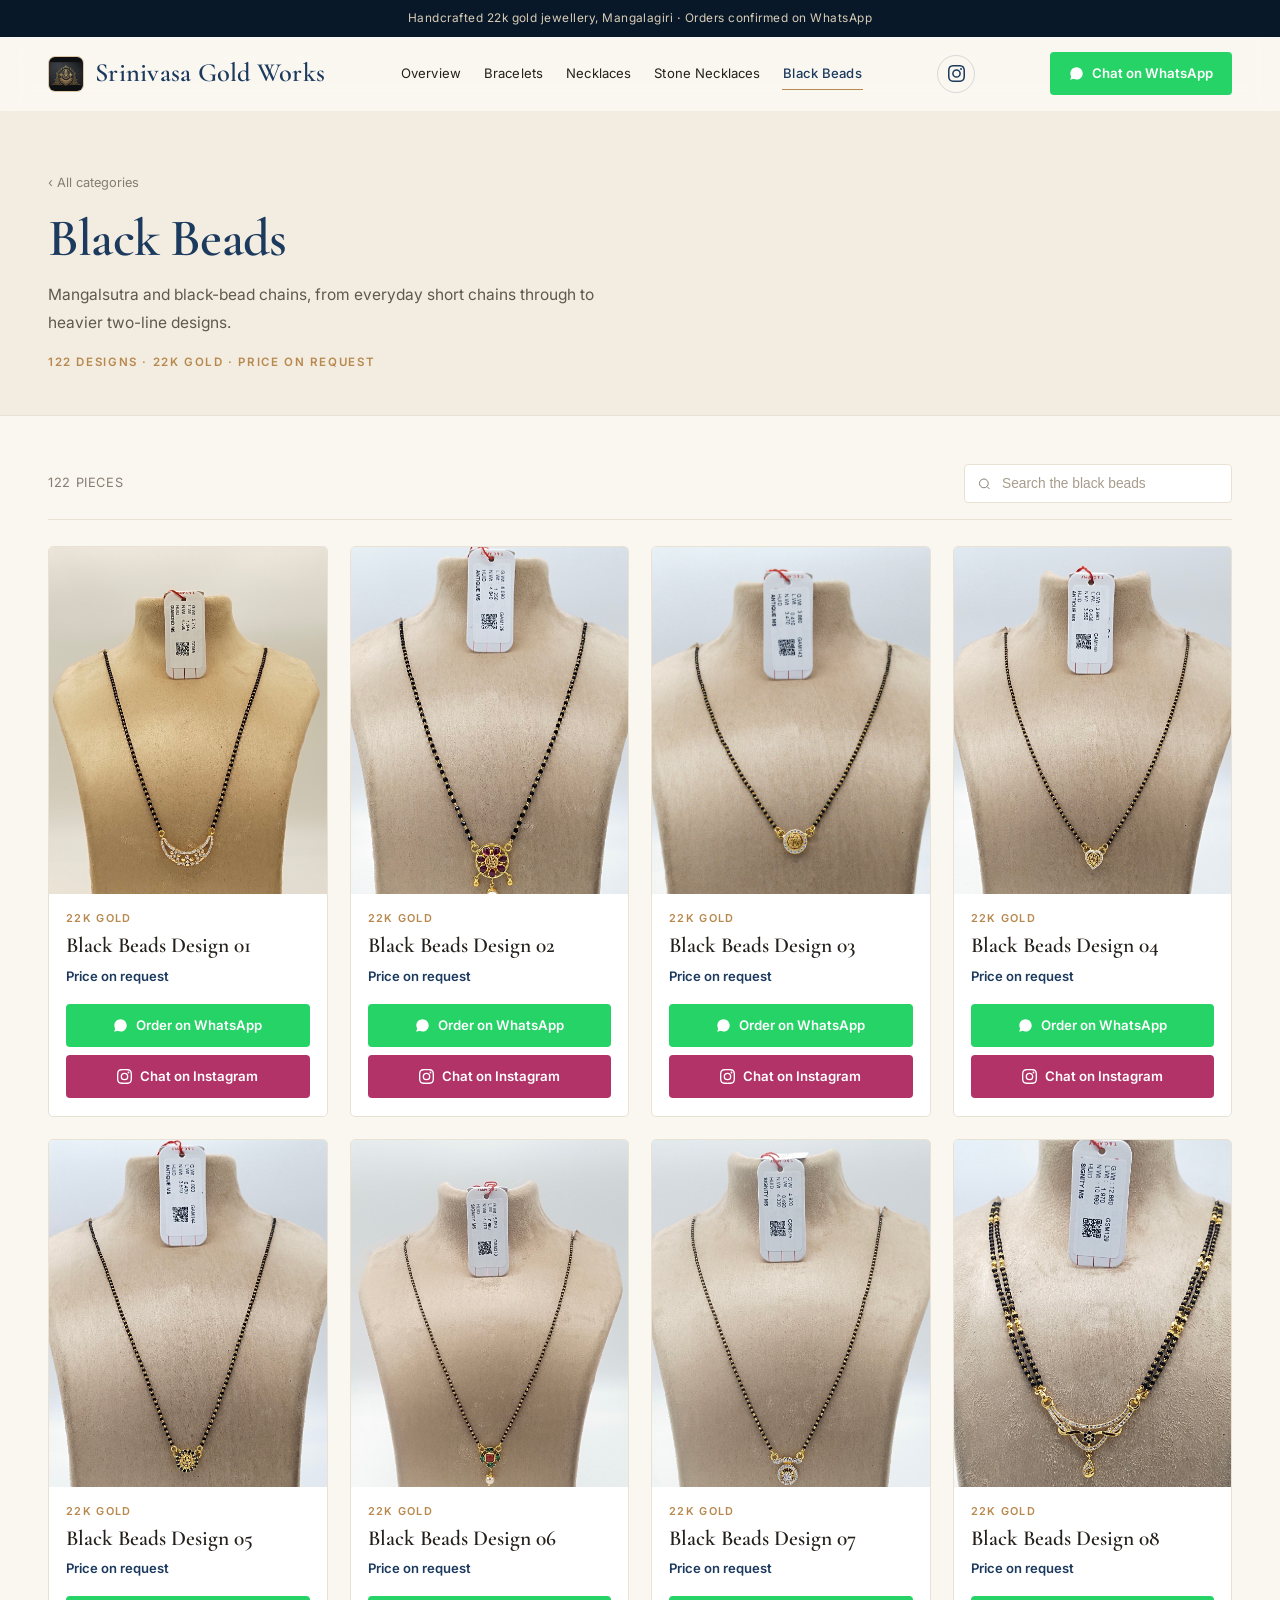
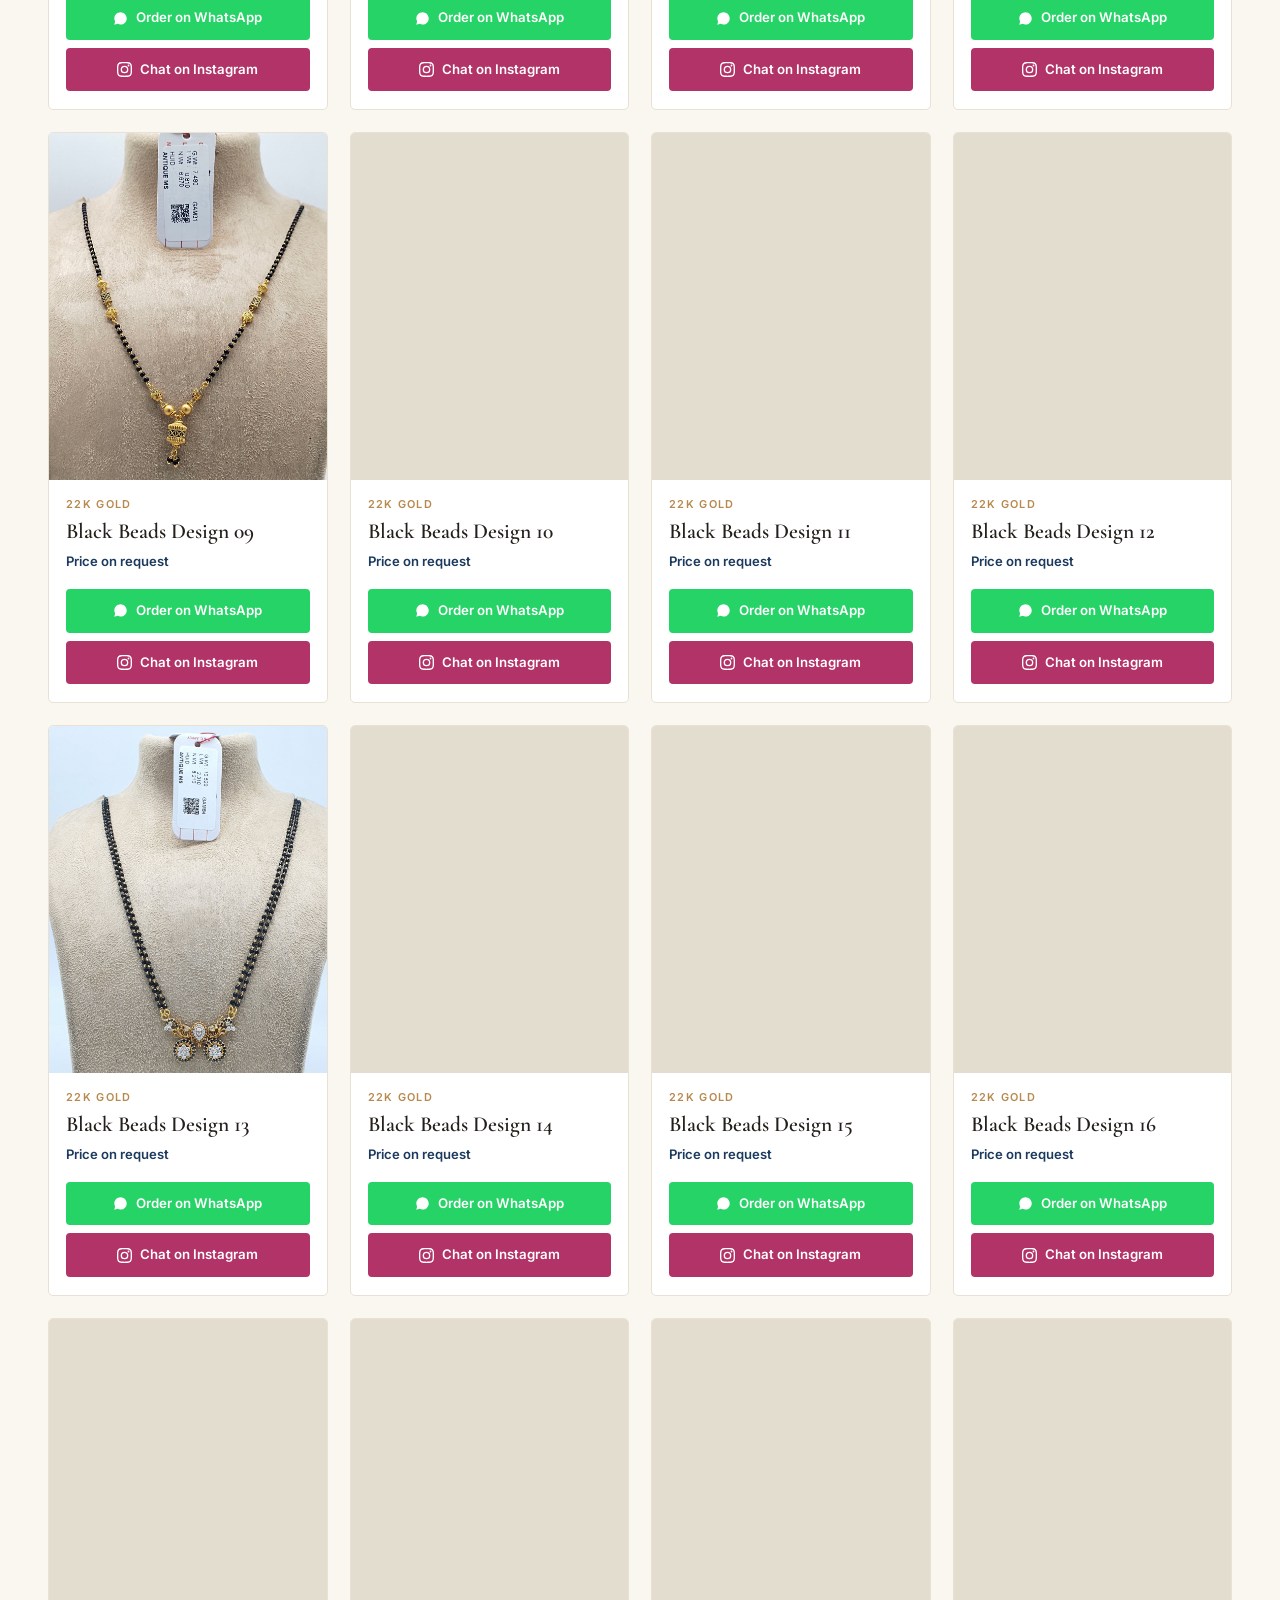
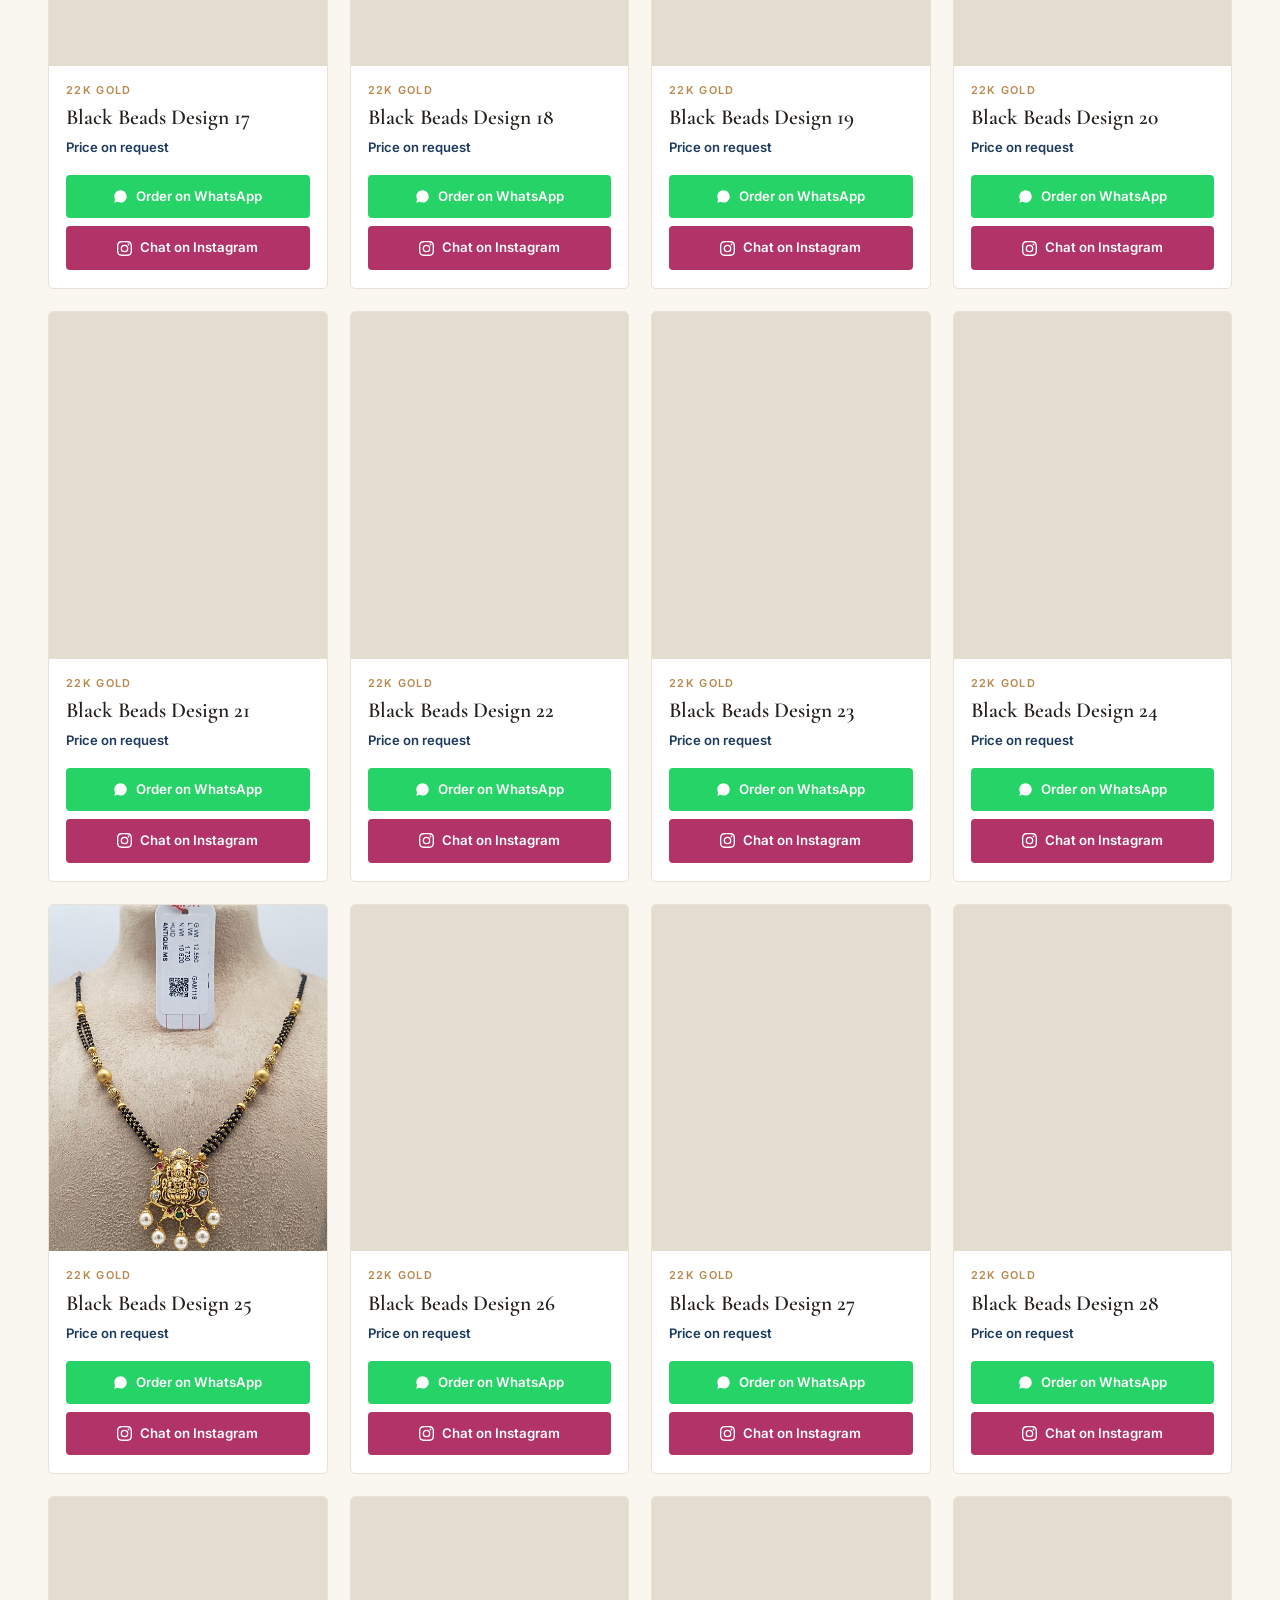
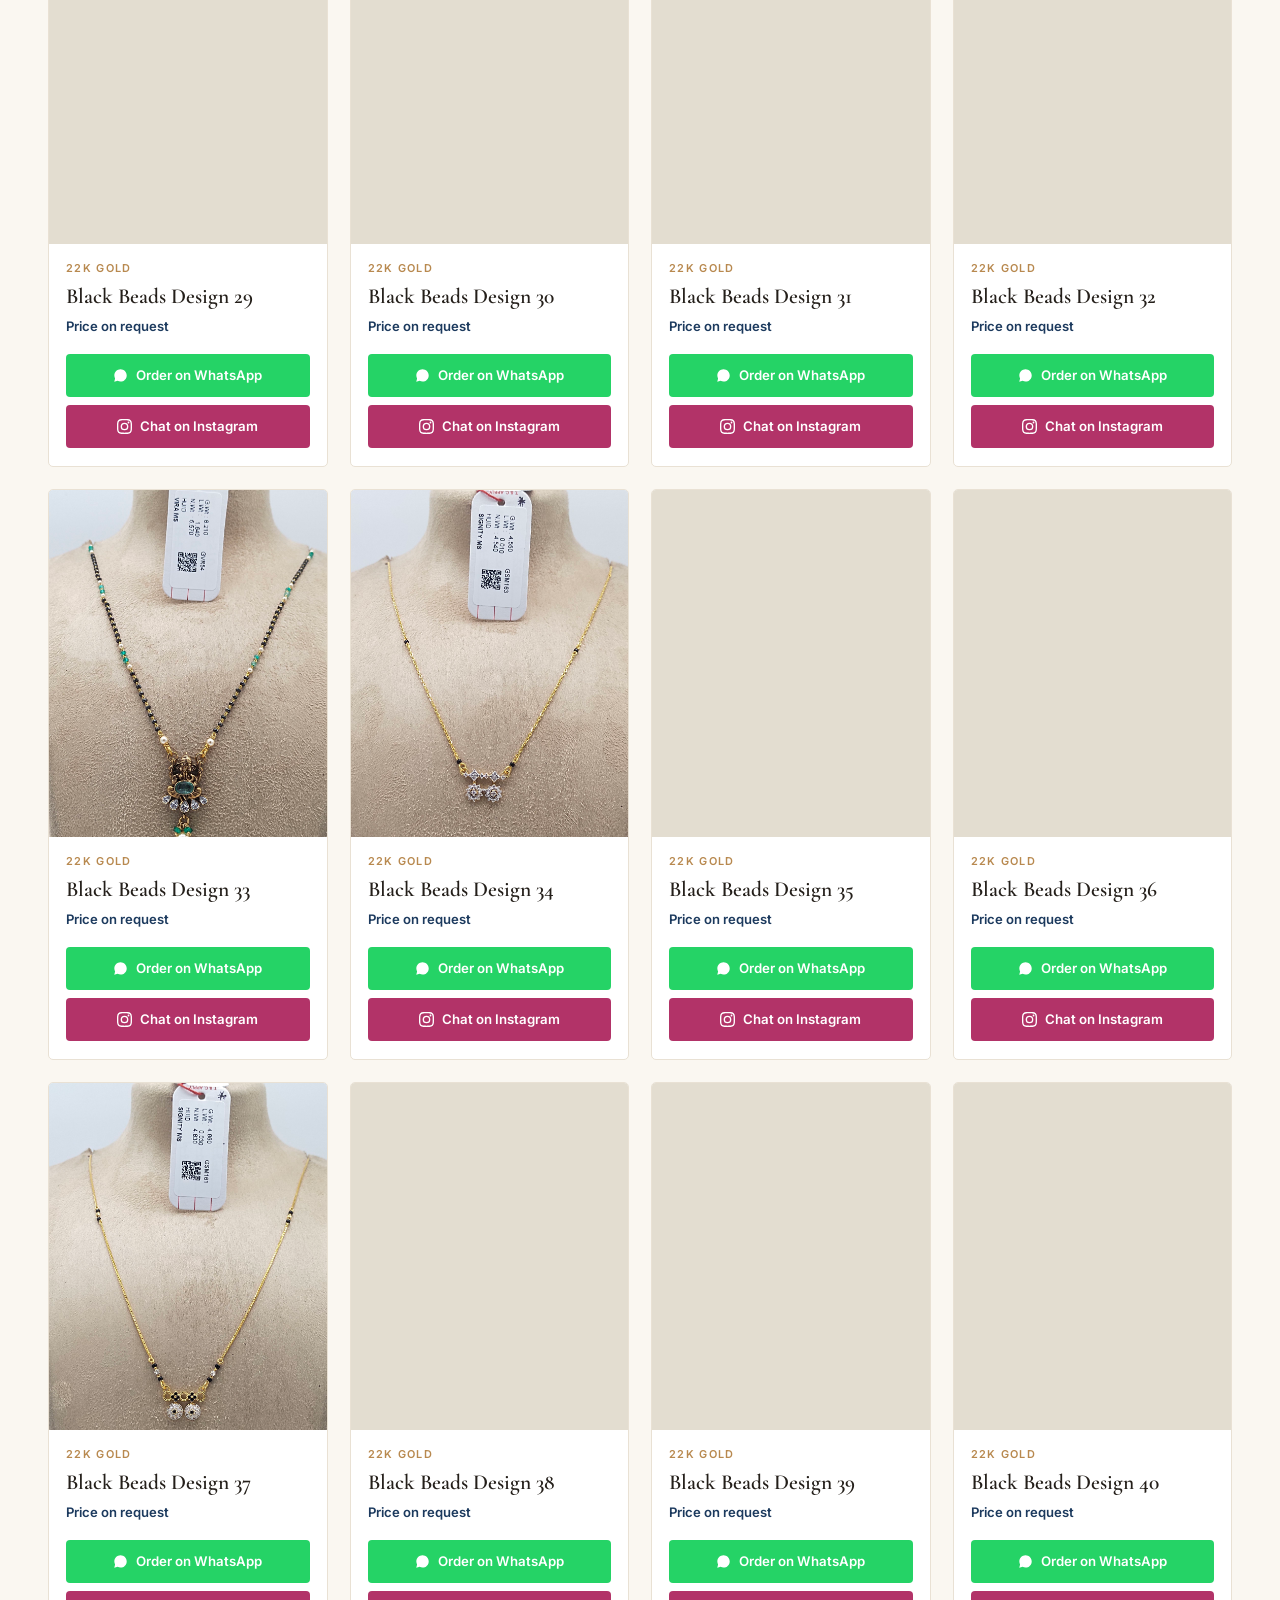
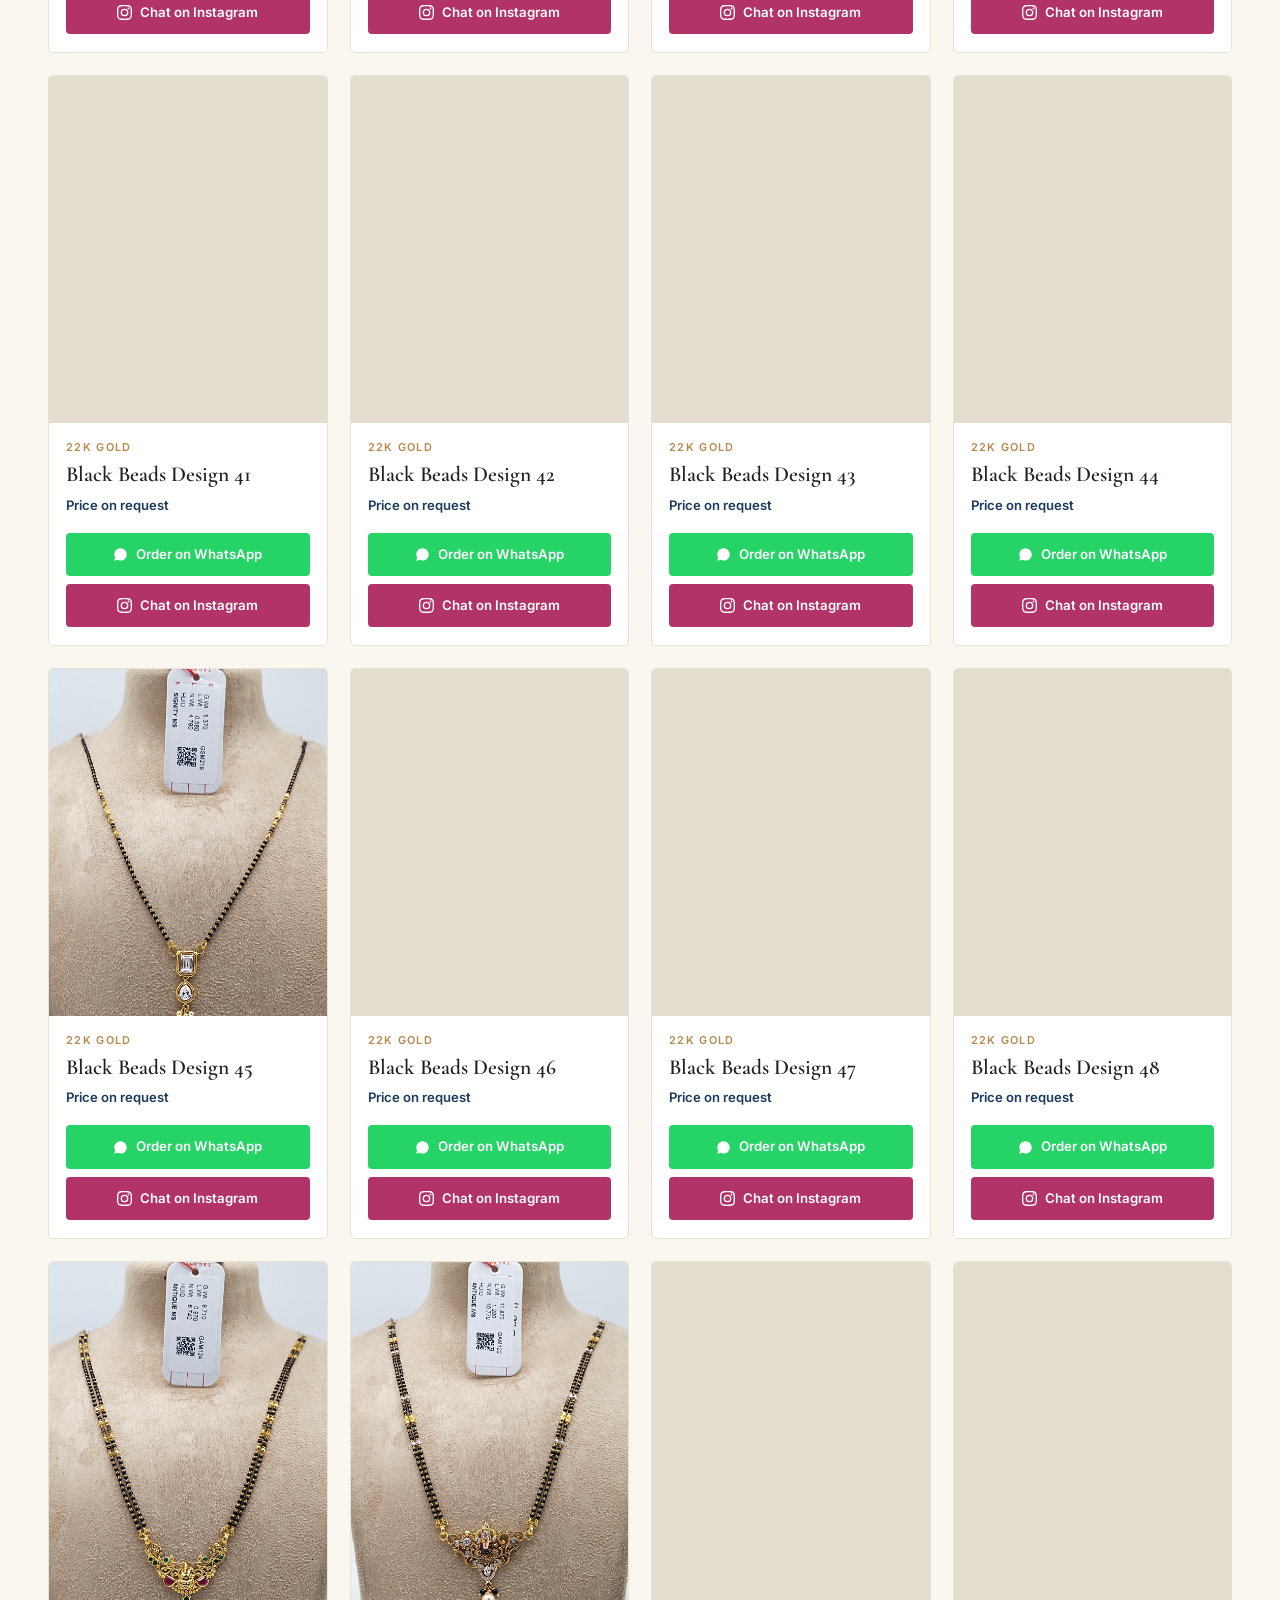
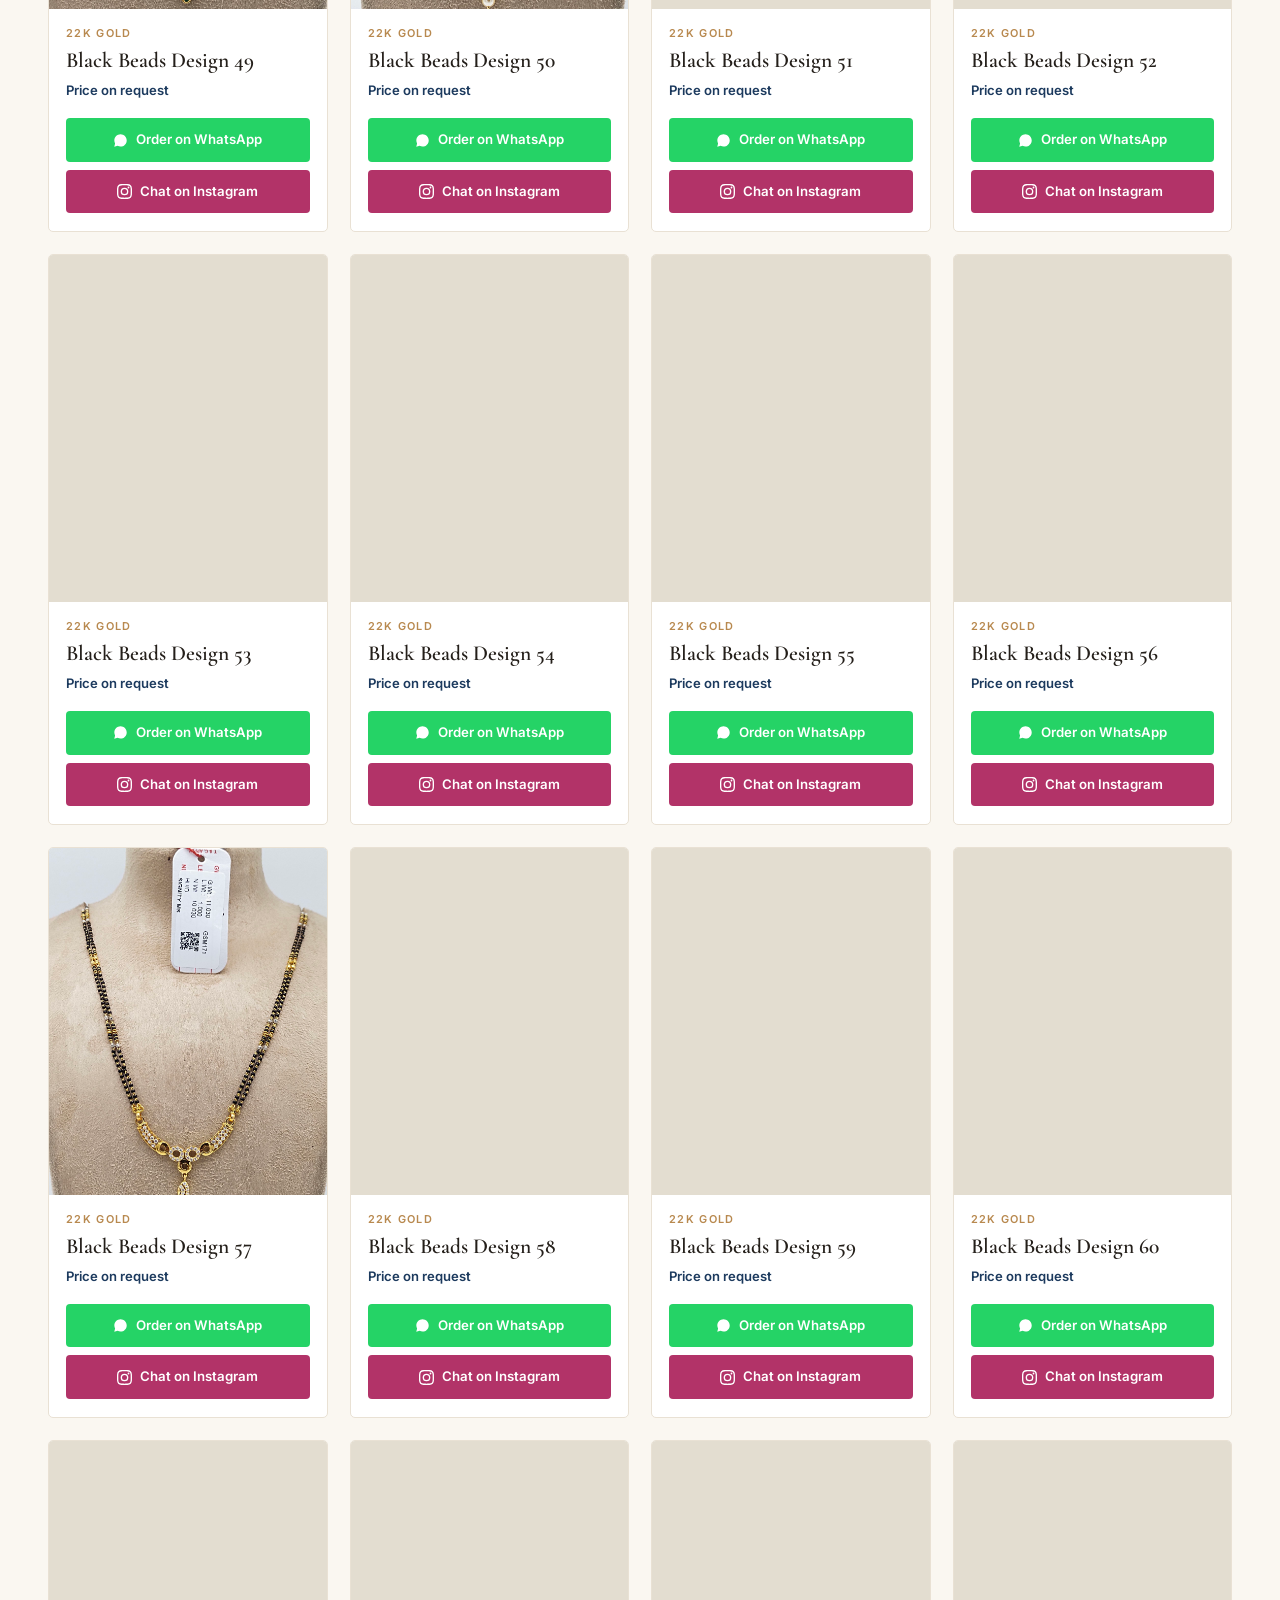
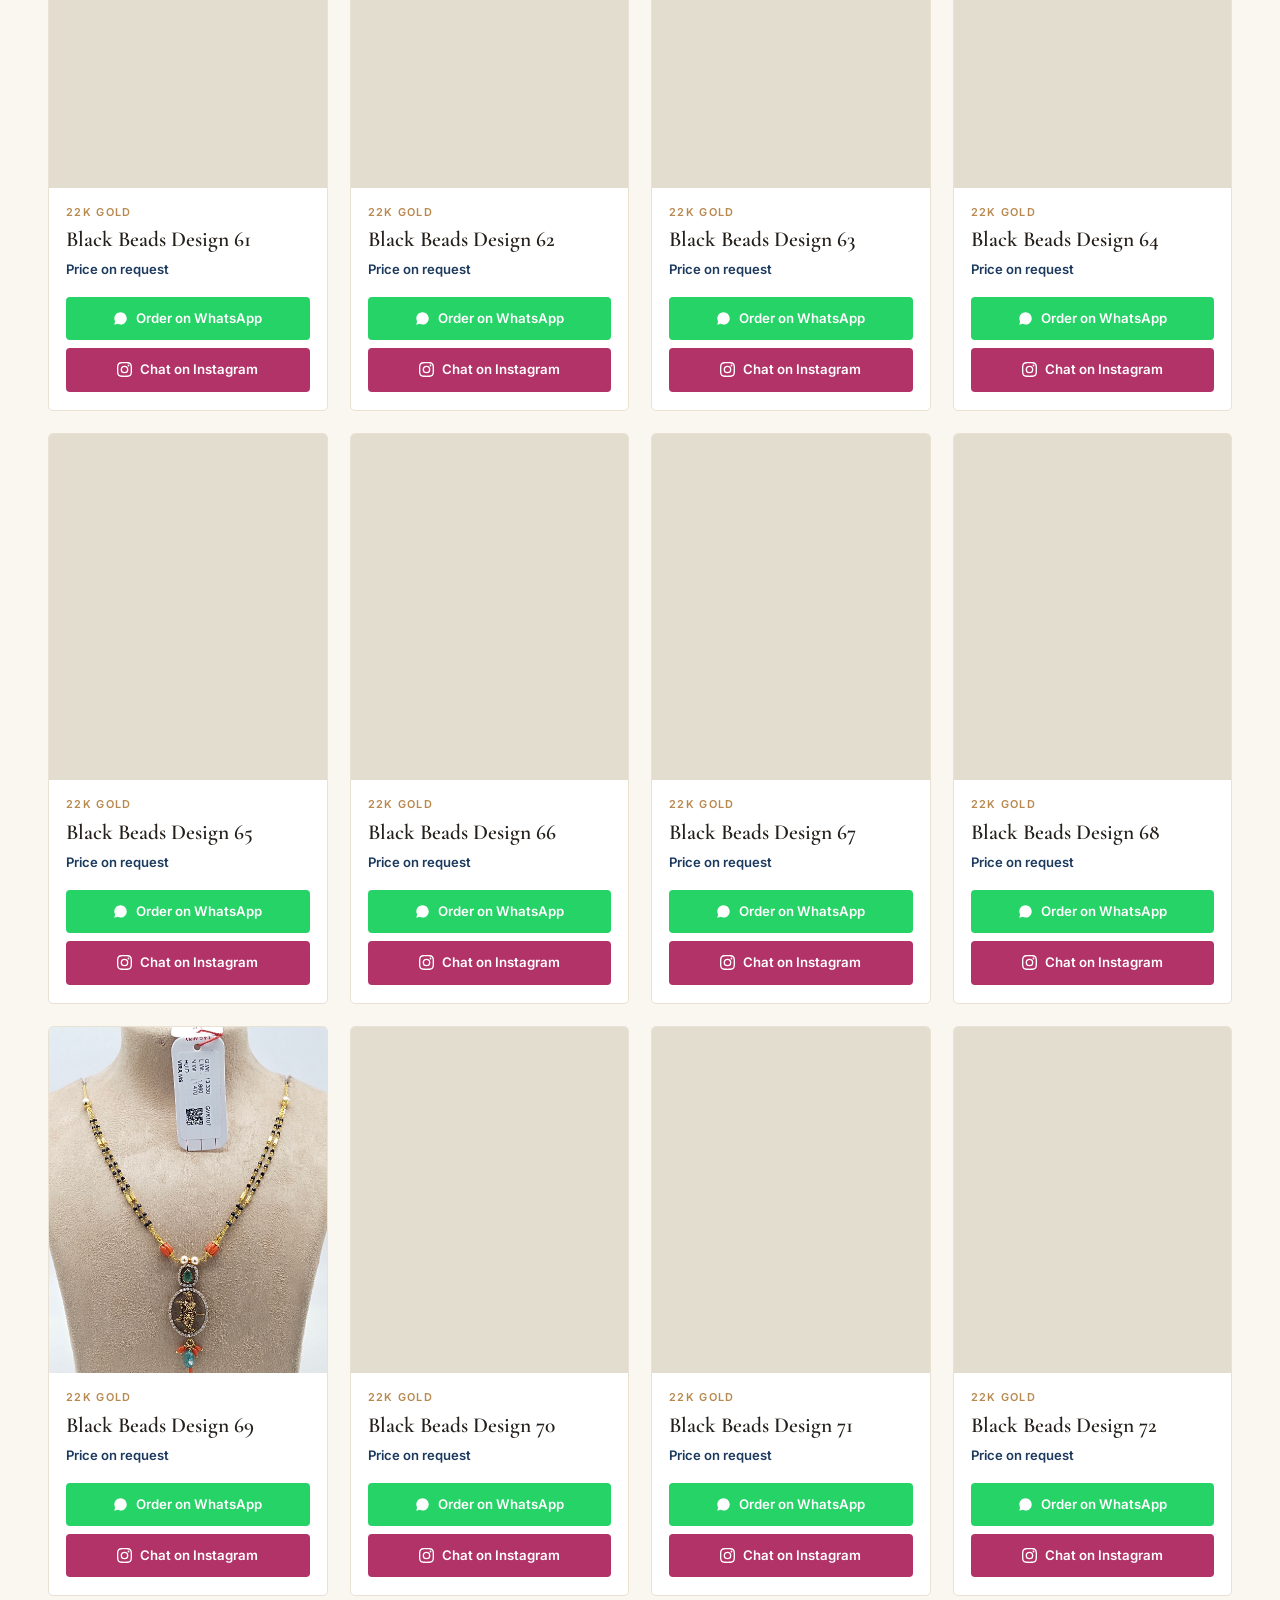
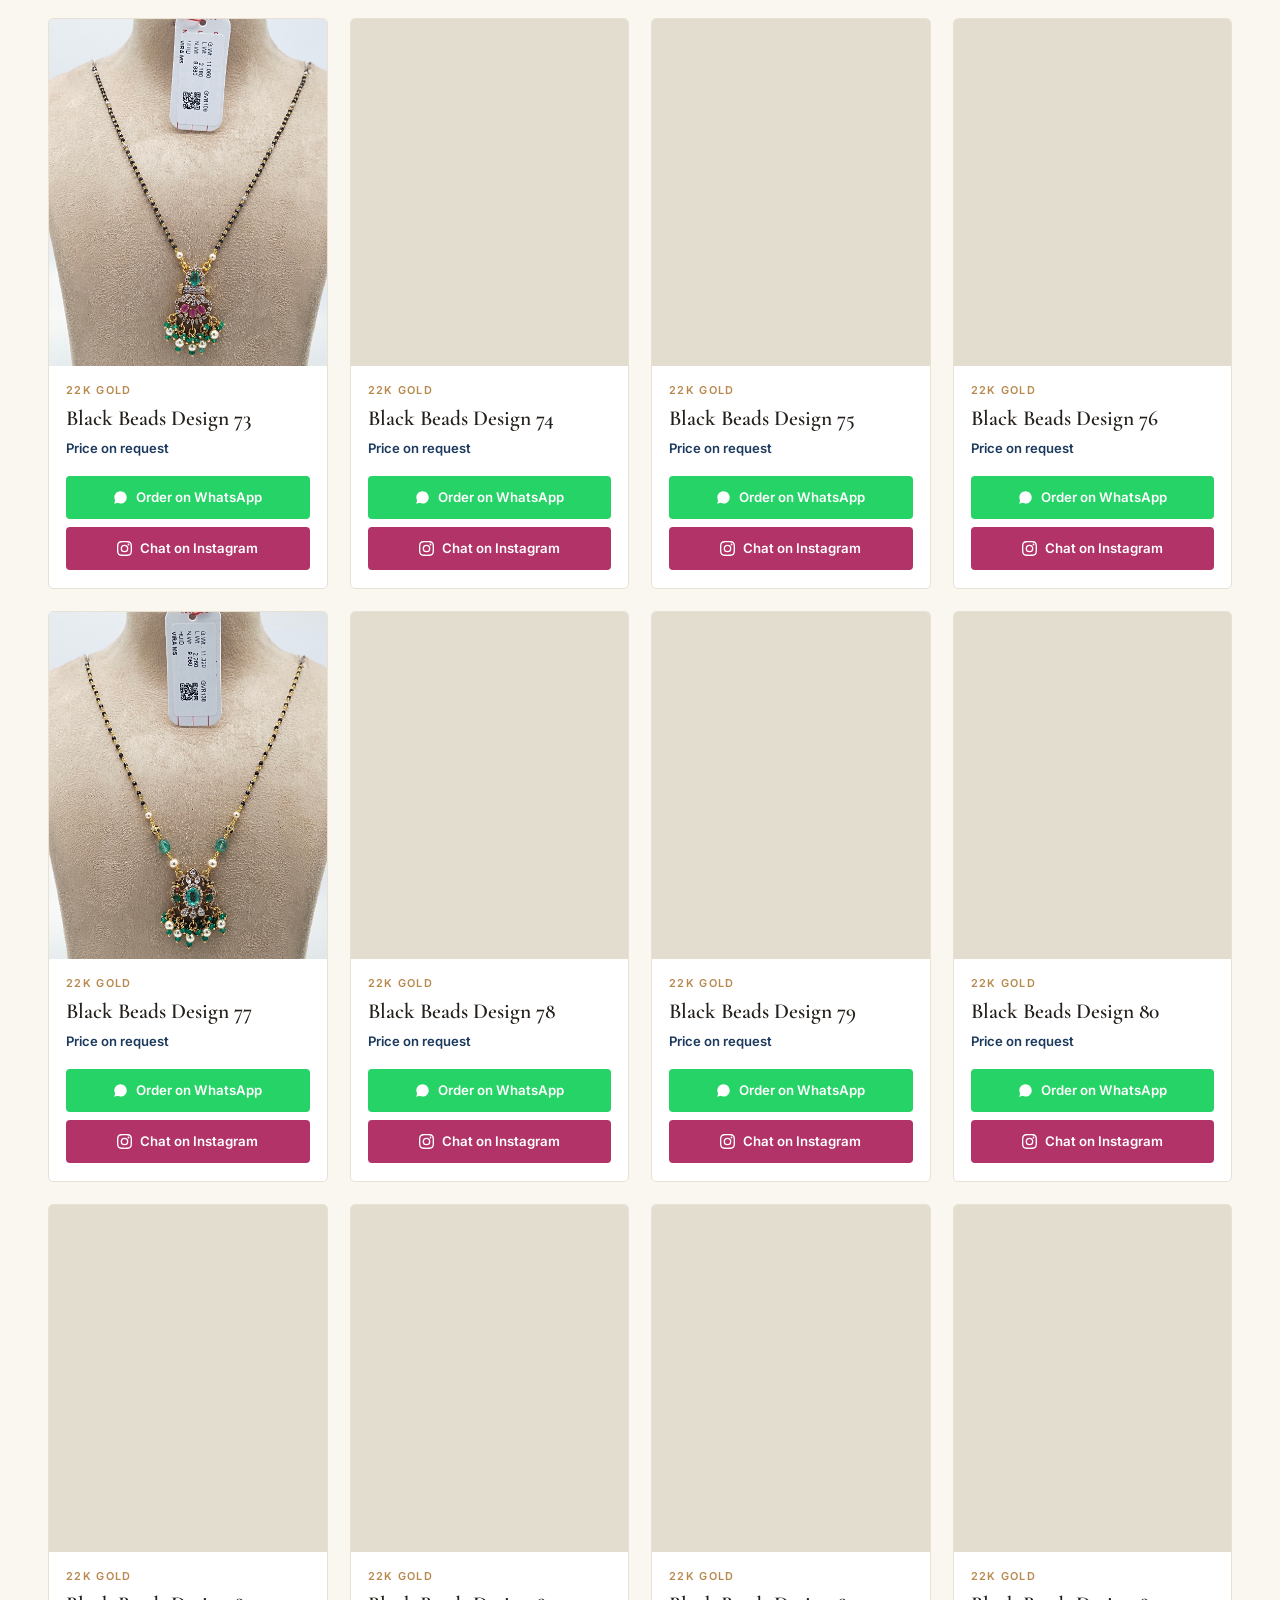
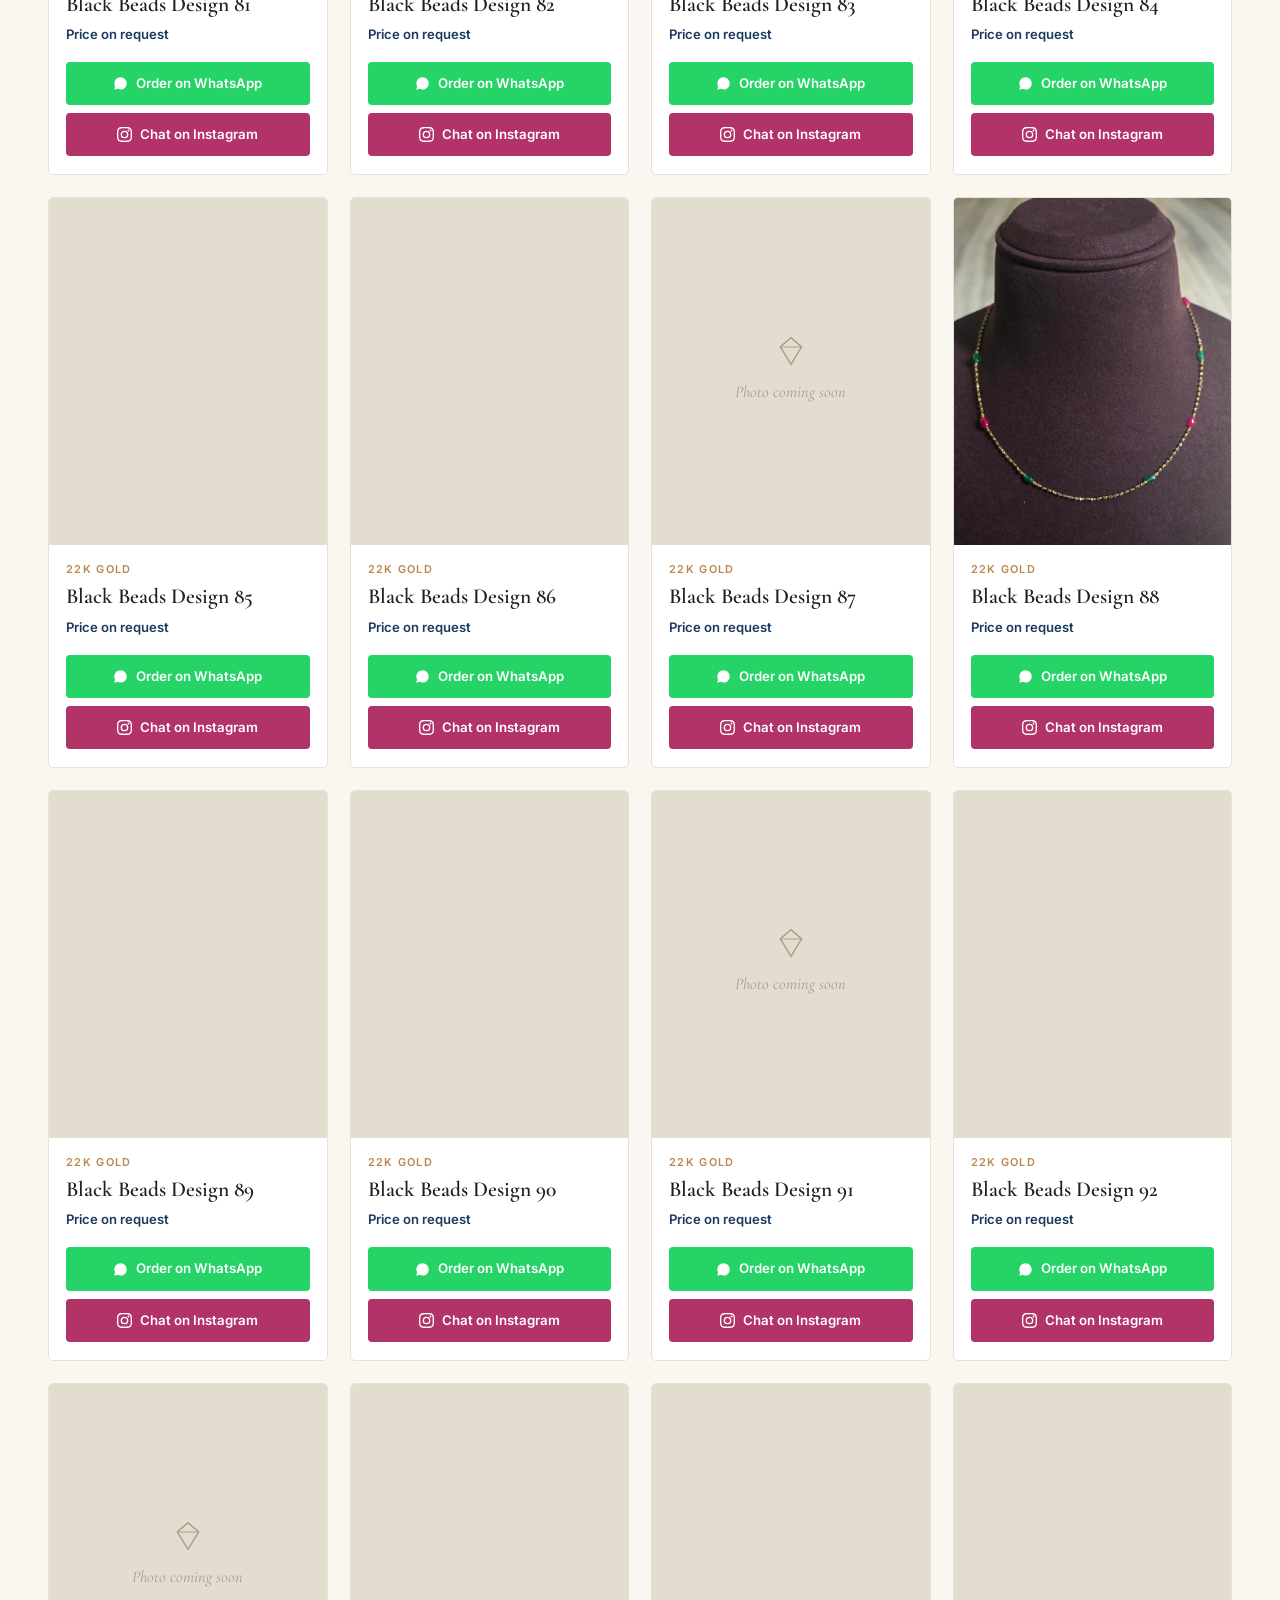
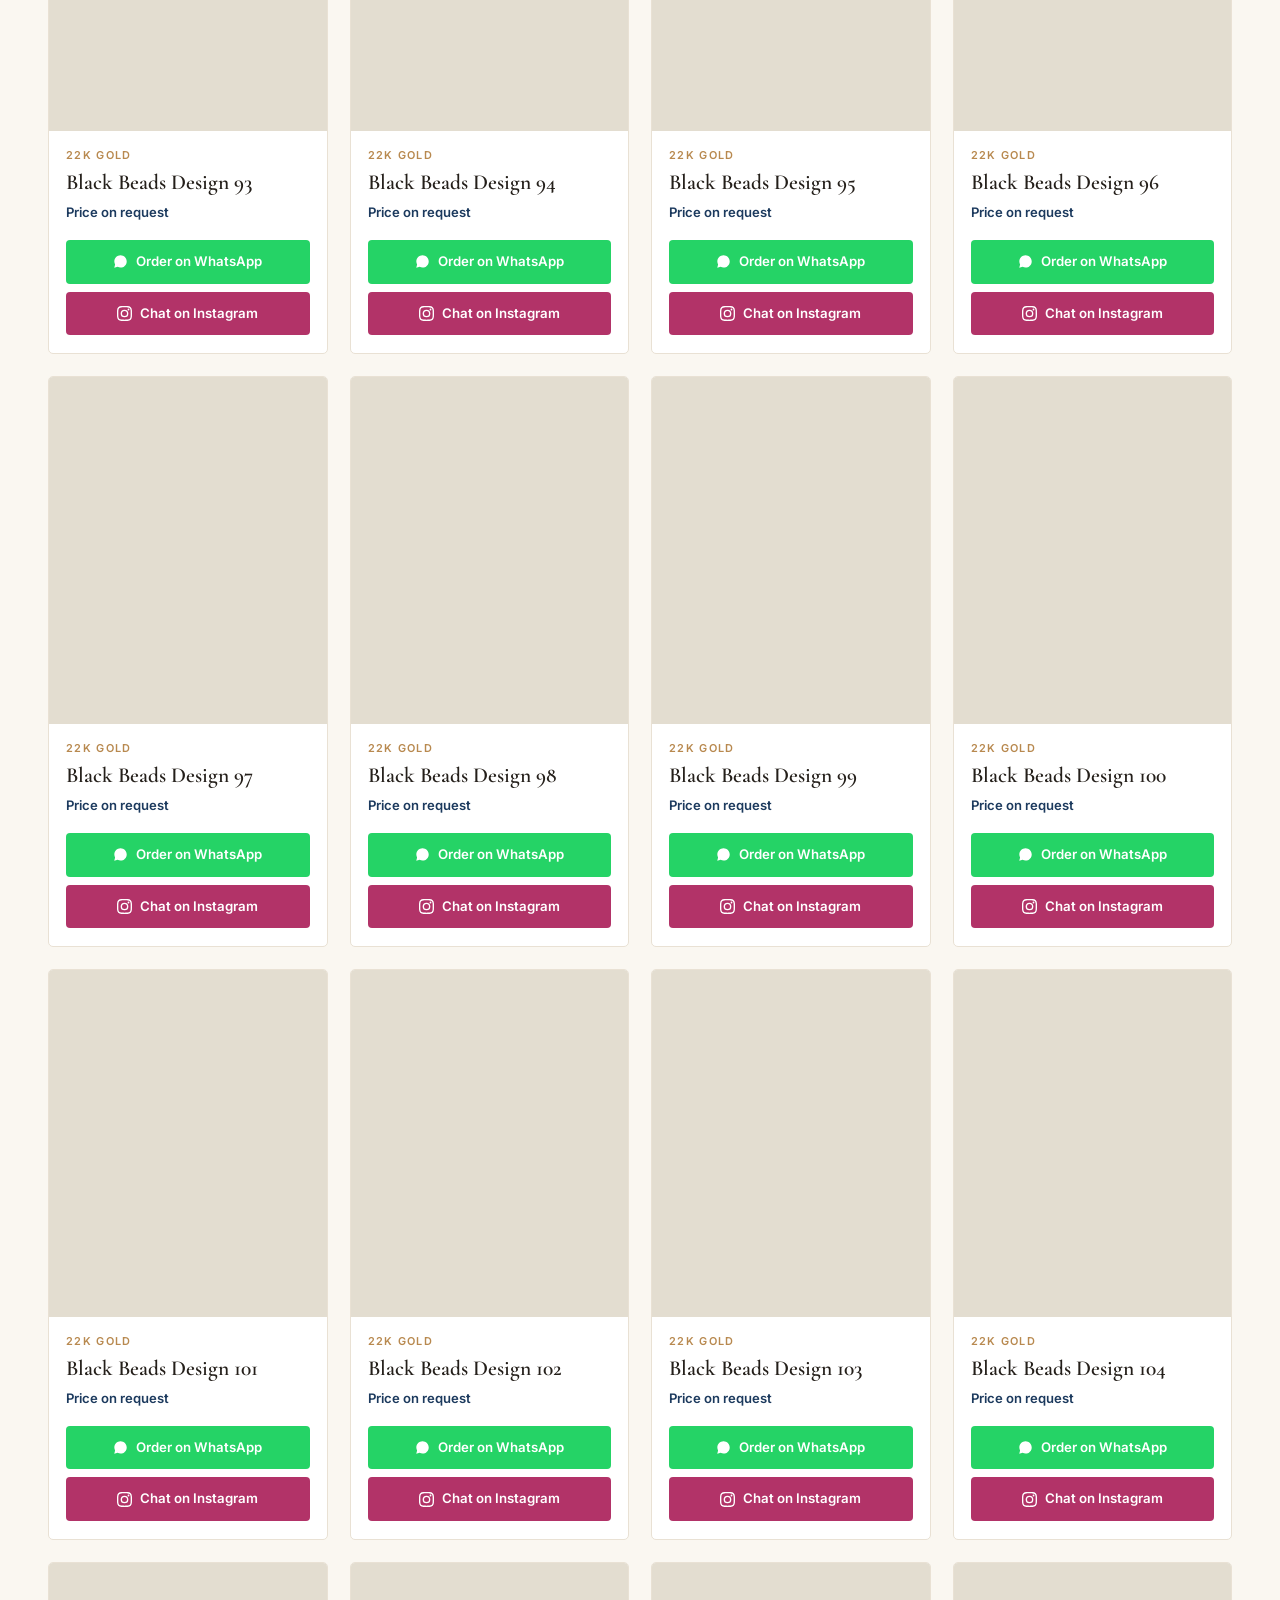
==== black-beads.html @ 444075aa "Split the site into an overview page and per-category pages The categories were filters on a single " ====
<!DOCTYPE html>
<html lang="en">
<head>
<meta charset="UTF-8">
<meta name="viewport" content="width=device-width, initial-scale=1.0">
<title>Black Beads — Srinivasa Gold Works, Mangalagiri</title>
<meta name="description" content="Mangalsutra and black-bead chains, from everyday short chains through to heavier two-line designs.">
<meta name="theme-color" content="#0F2338">

<meta property="og:type" content="website">
<meta property="og:site_name" content="Srinivasa Gold Works">
<meta property="og:title" content="Black Beads — Srinivasa Gold Works">
<meta property="og:description" content="Mangalsutra and black-bead chains, from everyday short chains through to heavier two-line designs.">
<meta property="og:image" content="https://vanapalli.github.io/srinivasa-gold-works-website/images/covers/black-beads.jpg">
<meta property="og:url" content="https://vanapalli.github.io/srinivasa-gold-works-website/black-beads.html">
<meta name="twitter:card" content="summary_large_image">

<link rel="icon" type="image/png" href="images/logo-mark.png">

<link rel="preconnect" href="https://fonts.googleapis.com">
<link rel="preconnect" href="https://fonts.gstatic.com" crossorigin>
<link rel="stylesheet" href="https://fonts.googleapis.com/css2?family=Cormorant+Garamond:ital,wght@0,400;0,500;0,600;0,700;1,400&family=Inter:wght@400;500;600;700&display=swap">
<link rel="stylesheet" href="css/site.css">
</head>
<body data-page="black-beads">

<a class="skip-link" href="#gallery">Skip to the pieces</a>

<div class="announce">Handcrafted 22k gold jewellery, Mangalagiri <b>·</b> Orders confirmed on WhatsApp</div>

<header id="siteHeader">
  <div class="header-inner">
    <a class="brand serif" href="index.html" aria-label="Srinivasa Gold Works, home">
      <img src="images/logo-mark.png" alt="" aria-hidden="true">
      Srinivasa Gold Works
    </a>
    <nav class="catnav" id="navChips" aria-label="Sections"></nav>
    <a class="icon-btn" id="headerIg" href="#" target="_blank" rel="noopener" aria-label="Follow Srinivasa Gold Works on Instagram">
      <svg viewBox="0 0 24 24" aria-hidden="true"><path d="M12 2.16c3.2 0 3.58.01 4.85.07 3.25.15 4.77 1.69 4.92 4.92.06 1.27.07 1.65.07 4.85s-.01 3.58-.07 4.85c-.15 3.23-1.66 4.77-4.92 4.92-1.27.06-1.64.07-4.85.07s-3.58-.01-4.85-.07c-3.26-.15-4.77-1.7-4.92-4.92-.06-1.27-.07-1.65-.07-4.85s.02-3.58.07-4.85c.15-3.23 1.66-4.77 4.92-4.92 1.27-.06 1.65-.07 4.85-.07zM12 0C8.74 0 8.33.01 7.05.07c-4.35.2-6.78 2.62-6.98 6.98C.01 8.33 0 8.74 0 12s.01 3.67.07 4.95c.2 4.36 2.62 6.78 6.98 6.98C8.33 23.99 8.74 24 12 24s3.67-.01 4.95-.07c4.35-.2 6.78-2.62 6.98-6.98.06-1.28.07-1.69.07-4.95s-.01-3.67-.07-4.95c-.2-4.35-2.62-6.78-6.98-6.98C15.67.01 15.26 0 12 0zm0 5.84A6.16 6.16 0 1 0 12 18.16 6.16 6.16 0 0 0 12 5.84zM12 16a4 4 0 1 1 0-8 4 4 0 0 1 0 8zm6.41-11.85a1.44 1.44 0 1 0 0 2.88 1.44 1.44 0 0 0 0-2.88z"/></svg>
    </a>
    <a class="btn-wa" id="headerWa" href="#" target="_blank" rel="noopener">
      <svg viewBox="0 0 24 24" aria-hidden="true"><path d="M12.04 2C6.58 2 2.13 6.45 2.13 11.91c0 1.75.46 3.39 1.26 4.81L2 22l5.4-1.42a9.87 9.87 0 0 0 4.64 1.18h.01c5.46 0 9.9-4.45 9.9-9.91C21.96 6.45 17.5 2 12.04 2z"/></svg>
      Chat on WhatsApp
    </a>
  </div>
</header>

<main>

  <section class="page-head">
    <div class="wrap">
      <a class="back-link" href="index.html">&lsaquo; All categories</a>
      <h1>Black Beads</h1>
      <p class="page-blurb">Mangalsutra and black-bead chains, from everyday short chains through to heavier two-line designs.</p>
      <p class="page-count">122 designs · 22k gold · price on request</p>
    </div>
  </section>

  <section class="gallery-wrap" id="gallery">
    <div class="wrap">
      <div class="toolbar">
        <div class="result-count" id="resultCount"></div>
        <div class="search-wrap">
          <label class="sr-only" for="search">Search the black beads</label>
          <svg viewBox="0 0 24 24" stroke-width="1.6" aria-hidden="true"><circle cx="11" cy="11" r="7"/><path d="M20 20 L16.2 16.2"/></svg>
          <input class="search-input" id="search" type="search" placeholder="Search the black beads" autocomplete="off">
        </div>
      </div>

      <div class="grid" id="grid"></div>

      <div class="empty-state" id="emptyState">
        <p>No pieces match your search.</p>
        <p>Try a different word, or clear the search to see all 122 designs.</p>
        <button id="clearSearch">Clear the search</button>
      </div>
    </div>
  </section>

  <section class="more-cats">
    <div class="wrap">
      <h2 class="serif">More from the collection</h2>
      <div class="cat-tiles" id="moreCats"></div>
    </div>
  </section>

</main>

<footer>
  <div class="wrap">
    <div class="foot-grid">
      <div>
        <div class="foot-brand">
          <img src="images/logo-mark.png" alt="" aria-hidden="true">
          Srinivasa Gold Works
        </div>
        <p class="foot-tag">Handcrafted 22k gold bracelets and light-weight necklaces, made in Mangalagiri, Guntur District.</p>
      </div>
      <div class="foot-col">
        <h4>Collection</h4>
        <ul id="footCats"></ul>
      </div>
      <div class="foot-col">
        <h4>Visit</h4>
        <ul>
          <li>Ramalayam Street, Indiranagar</li>
          <li>Mangalagiri, Andhra Pradesh 522503</li>
          <li><a href="tel:+919704073141">+91 97040 73141</a></li>
          <li><a href="https://www.instagram.com/srinivasagoldworks/" target="_blank" rel="noopener">Instagram</a></li>
        </ul>
      </div>
    </div>
    <div class="foot-bot">
      <span>&copy; <span id="year"></span> Srinivasa Gold Works</span>
      <span>Prices follow the day's gold rate, confirmed over WhatsApp.</span>
    </div>
  </div>
</footer>

<a class="fab" id="fabWa" href="#" target="_blank" rel="noopener" aria-label="Chat with us on WhatsApp">
  <svg viewBox="0 0 24 24" aria-hidden="true"><path d="M12.04 2C6.58 2 2.13 6.45 2.13 11.91c0 1.75.46 3.39 1.26 4.81L2 22l5.4-1.42a9.87 9.87 0 0 0 4.64 1.18h.01c5.46 0 9.9-4.45 9.9-9.91C21.96 6.45 17.5 2 12.04 2z"/></svg>
</a>

<div class="lightbox" id="lightbox" role="dialog" aria-modal="true" aria-label="Image preview" hidden>
  <button class="lb-close" id="lbClose" aria-label="Close preview">&times;</button>
  <button class="lb-nav lb-prev" id="lbPrev" aria-label="Previous piece">&lsaquo;</button>
  <div class="lb-stage" id="lbStage">
    <img id="lbImg" src="" alt="">
  </div>
  <button class="lb-nav lb-next" id="lbNext" aria-label="Next piece">&rsaquo;</button>
  <div class="lb-zoom">
    <button type="button" id="lbZoomOut" aria-label="Zoom out">&minus;</button>
    <button type="button" id="lbZoomReset" aria-label="Reset zoom" style="font-size:.85rem;">1:1</button>
    <button type="button" id="lbZoomIn" aria-label="Zoom in">+</button>
  </div>
  <div class="lb-caption" id="lbCaption"></div>
</div>

<script src="js/catalog.js"></script>
<script src="js/site.js"></script>
<script src="js/gallery.js"></script>
</body>
</html>
---- css/site.css ----
:root{
  --bg:          #FAF7F1;
  --cream-deep:  #F3EDE1;
  --panel:       #FFFFFF;
  --line:        #E9E1D4;
  --well:        #E3DDD0;

  --navy:        #1C3A5E;
  --navy-deep:   #0F2338;
  --navy-ink:    #091829;

  --gold:        #B8894F;
  --gold-light:  #E4C99A;
  --gold-pale:   #F0DFBE;

  --ink:         #241F1A;
  --muted:       #857D71;
  --muted-light: #A79C8C;

  --whatsapp:      #25D366;
  --whatsapp-dark: #1DA851;

  --maxw: 1240px;
  --pad:  28px;
  --ease: cubic-bezier(.16, 1, .3, 1);
}

*{ box-sizing:border-box; margin:0; padding:0; }
html{ scroll-behavior:smooth; scroll-padding-top:96px; -webkit-text-size-adjust:100%; }
body{
  background:var(--bg); color:var(--ink);
  font-family:'Inter',system-ui,sans-serif; line-height:1.6;
  -webkit-font-smoothing:antialiased; overflow-x:hidden;
}
h1,h2,h3,.serif{ font-family:'Cormorant Garamond',Georgia,serif; font-weight:600; line-height:1.1; }
a{ color:inherit; text-decoration:none; }
img{ display:block; max-width:100%; }
button{ font:inherit; color:inherit; background:none; border:none; cursor:pointer; }

.wrap{ max-width:var(--maxw); margin:0 auto; padding-inline:var(--pad); }

.sr-only{
  position:absolute; width:1px; height:1px; padding:0; margin:-1px;
  overflow:hidden; clip:rect(0,0,0,0); white-space:nowrap; border:0;
}
.skip-link{
  position:absolute; left:-9999px; top:0; z-index:200;
  background:var(--navy-deep); color:var(--gold-pale);
  padding:12px 20px; border-radius:0 0 4px 0; font-size:.85rem;
}
.skip-link:focus{ left:0; }
:focus-visible{ outline:2px solid var(--gold); outline-offset:3px; border-radius:2px; }

.eyebrow{
  font-size:.7rem; font-weight:600; letter-spacing:.18em; text-transform:uppercase;
  color:var(--gold);
}
.reveal{
  opacity:0; transform:translateY(26px);
  transition:opacity .8s var(--ease), transform .8s var(--ease);
  transition-delay:var(--d, 0ms);
}
.reveal.is-visible{ opacity:1; transform:none; }

.announce{
  background:var(--navy-ink); color:#D8CDB6;
  font-size:.74rem; letter-spacing:.04em; text-align:center; padding:9px 16px;
}
.announce b{ color:var(--gold-light); font-weight:500; }

header{
  position:sticky; top:0; z-index:60;
  background:rgba(250,247,241,.88); backdrop-filter:blur(12px) saturate(140%);
  border-bottom:1px solid transparent; transition:border-color .3s ease, box-shadow .3s ease;
}
header.stuck{ border-bottom-color:var(--line); box-shadow:0 6px 26px rgba(28,58,94,.06); }
.header-inner{
  max-width:var(--maxw); margin:0 auto; padding:15px var(--pad);
  display:flex; align-items:center; justify-content:space-between; gap:22px; flex-wrap:wrap;
}
.brand{ display:flex; align-items:center; gap:11px; font-size:1.65rem; color:var(--navy); letter-spacing:.01em; }
.brand img{
  width:36px; height:36px; flex-shrink:0; border-radius:7px; object-fit:cover;
  border:1px solid rgba(184,137,79,.45);
}

nav.catnav{ display:flex; gap:21px; }
nav.catnav a{
  position:relative; font-size:.82rem; letter-spacing:.01em; color:var(--ink);
  padding:6px 1px; white-space:nowrap; transition:color .2s ease;
}
nav.catnav a::after{
  content:""; position:absolute; left:0; right:0; bottom:0; height:1.5px;
  background:var(--gold); transform:scaleX(0); transform-origin:left;
  transition:transform .3s var(--ease);
}
nav.catnav a:hover{ color:var(--navy); }
nav.catnav a:hover::after,
nav.catnav a[aria-current="page"]::after{ transform:scaleX(1); }
nav.catnav a[aria-current="page"]{ color:var(--navy); font-weight:500; }

.btn-wa{
  display:inline-flex; align-items:center; gap:8px; white-space:nowrap;
  font-size:.83rem; font-weight:600; color:#fff; background:var(--whatsapp);
  padding:11px 19px; border-radius:4px;
  transition:background .2s ease, transform .2s var(--ease);
}
.btn-wa:hover{ background:var(--whatsapp-dark); transform:translateY(-1px); }
.btn-wa:active{ transform:translateY(0) scale(.985); }
.btn-wa svg{ width:15px; height:15px; fill:currentColor; flex-shrink:0; }

.icon-btn{
  display:inline-flex; align-items:center; justify-content:center;
  width:38px; height:38px; border-radius:50%; color:var(--navy);
  border:1px solid rgba(28,58,94,.16); flex-shrink:0;
  transition:border-color .2s ease, background .2s ease, transform .2s var(--ease);
}
.icon-btn:hover{ border-color:var(--gold); background:rgba(184,137,79,.08); transform:translateY(-1px); }
.icon-btn svg{ width:17px; height:17px; fill:currentColor; }

.hero{
  position:relative; overflow:hidden; color:#F4EEE1;
  background:
    radial-gradient(120% 90% at 78% 18%, rgba(184,137,79,.30), transparent 58%),
    radial-gradient(90% 80% at 8% 92%, rgba(28,58,94,.55), transparent 60%),
    linear-gradient(150deg, var(--navy) 0%, var(--navy-deep) 52%, var(--navy-ink) 100%);
}
.hero::after{
  content:""; position:absolute; left:0; right:0; bottom:0; height:1px;
  background:linear-gradient(90deg, transparent, rgba(228,201,154,.55), transparent);
}
.hero-inner{
  max-width:var(--maxw); margin:0 auto; padding:clamp(56px,7vw,88px) var(--pad) clamp(60px,7vw,92px);
  display:grid; grid-template-columns:1.05fr .95fr; gap:clamp(32px,5vw,72px); align-items:center;
}
.hero .eyebrow{ color:var(--gold-light); }
.hero h1{
  margin-top:18px;
  font-size:clamp(2.6rem, 6.4vw, 5.1rem); font-weight:600;
  line-height:1.04; letter-spacing:-.015em; max-width:15ch;
}
.hero h1 em{ font-style:italic; font-weight:400; color:var(--gold-light); }
.hero p{
  margin-top:20px; max-width:44ch; font-size:1rem; color:#C6D0DB; line-height:1.7;
}
.hero-actions{ margin-top:32px; display:flex; gap:13px; flex-wrap:wrap; }
.btn-gold{
  background:var(--gold); color:#1E1608; font-weight:600; font-size:.9rem;
  padding:14px 28px; border-radius:4px;
  transition:background .2s ease, transform .2s var(--ease);
}
.btn-gold:hover{ background:var(--gold-light); transform:translateY(-1px); }
.btn-gold:active{ transform:translateY(0) scale(.985); }
.btn-ghost{
  border:1px solid rgba(244,238,225,.34); color:#F4EEE1; font-size:.9rem;
  padding:14px 28px; border-radius:4px;
  transition:border-color .2s ease, background .2s ease, transform .2s var(--ease);
}
.btn-ghost:hover{ border-color:var(--gold-light); background:rgba(228,201,154,.08); transform:translateY(-1px); }

.hero-frame{
  position:relative; aspect-ratio:4/5; width:100%; max-width:390px; margin-inline:auto;
  border:1px solid rgba(228,201,154,.34); border-radius:3px;
  background:rgba(9,24,41,.34);
  display:grid; place-items:center; overflow:hidden;
}
.hero-frame::before{
  content:""; position:absolute; inset:9px; border:1px solid rgba(228,201,154,.16); border-radius:2px;
  pointer-events:none;
}
.hero-frame img{ width:100%; height:100%; object-fit:cover; }
.hero-frame .frame-empty{ text-align:center; padding:20px; }
.hero-frame .frame-empty svg{ width:52px; height:52px; margin:0 auto 14px; opacity:.85; }
.hero-frame .frame-empty span{
  display:block; font-family:'Cormorant Garamond',serif; font-size:1.05rem;
  font-style:italic; color:rgba(228,201,154,.75);
}

.marquee{
  background:var(--navy-ink); color:var(--gold-light);
  padding:14px 0; overflow:hidden; white-space:nowrap;
  -webkit-mask-image:linear-gradient(90deg,transparent,#000 9%,#000 91%,transparent);
          mask-image:linear-gradient(90deg,transparent,#000 9%,#000 91%,transparent);
}
.marquee-track{ display:inline-flex; align-items:center; animation:slide 34s linear infinite; }
.marquee:hover .marquee-track{ animation-play-state:paused; }
.marquee-track span{
  font-size:.78rem; letter-spacing:.2em; text-transform:uppercase; padding:0 26px;
  display:inline-flex; align-items:center; gap:26px;
}
.marquee-track span::after{ content:"◆"; font-size:.5rem; color:var(--gold); }
@keyframes slide{ from{ transform:translateX(0); } to{ transform:translateX(-50%); } }

.craft{ padding:clamp(64px,8vw,108px) 0; }
.craft-grid{
  display:grid; grid-template-columns:1fr 1fr; gap:clamp(32px,6vw,80px); align-items:start;
}
.craft h2{ font-size:clamp(2rem,3.6vw,2.9rem); color:var(--navy); letter-spacing:-.01em; }
.craft h2 em{ font-style:italic; color:var(--gold); font-weight:500; }
.craft-body p{ color:#5F584E; font-size:.97rem; line-height:1.85; max-width:56ch; }
.craft-body p + p{ margin-top:18px; }
.craft-marks{ margin-top:30px; display:flex; gap:34px; flex-wrap:wrap; }
.craft-marks div{ border-top:1px solid var(--gold); padding-top:11px; }
.craft-marks .n{ font-family:'Cormorant Garamond',serif; font-size:1.9rem; color:var(--navy); line-height:1; }
.craft-marks .l{ font-size:.72rem; letter-spacing:.1em; text-transform:uppercase; color:var(--muted); margin-top:5px; }

.collection{ background:var(--cream-deep); padding:clamp(60px,7vw,96px) 0; border-block:1px solid var(--line); }
.section-head{ display:flex; justify-content:space-between; align-items:flex-end; gap:24px; flex-wrap:wrap; }
.section-head h2{ font-size:clamp(2rem,3.6vw,2.9rem); color:var(--navy); margin-top:12px; letter-spacing:-.01em; }
.section-head .lede{ color:var(--muted); font-size:.9rem; max-width:38ch; }

.cat-tiles{
  margin-top:34px; display:grid; grid-template-columns:repeat(auto-fit,minmax(272px,1fr)); gap:20px;
}
.cat-tile{
  position:relative; text-align:left; background:var(--panel); overflow:hidden;
  border:1px solid var(--line); border-radius:5px; padding:22px 20px 20px;
  transition:border-color .25s ease, box-shadow .25s ease, transform .25s var(--ease);
}
.cat-tile:hover{ border-color:var(--gold); box-shadow:0 10px 30px rgba(28,58,94,.09); transform:translateY(-3px); }
.cat-tile .count{ font-size:.72rem; letter-spacing:.08em; text-transform:uppercase; color:var(--muted); }
.cat-tile .catname{
  font-family:'Cormorant Garamond',serif; font-weight:600; font-size:1.42rem;
  color:var(--navy); margin-top:5px;
}
.cat-tile.soon{ opacity:.55; cursor:default; }
.cat-tile.soon:hover{ border-color:var(--line); box-shadow:none; transform:none; }
.cat-tile.has-cover{ padding:0; display:block; }
.cat-tile-img{
  width:100%; aspect-ratio:4/3; object-fit:cover; display:block;
  transition:transform .5s var(--ease);
}
.cat-tile.has-cover:hover .cat-tile-img{ transform:scale(1.06); }
.cat-tile.has-cover .cat-tile-body{
  padding:16px 20px 18px; background:var(--panel);
  border-top:1px solid var(--line);
}
.cat-blurb{ margin-top:8px; font-size:.83rem; line-height:1.6; color:var(--muted); }
.cat-go{
  display:inline-block; margin-top:12px; font-size:.8rem; font-weight:600;
  letter-spacing:.02em; color:var(--gold); transition:gap .2s ease;
}
.cat-tile:hover .cat-go{ color:var(--navy); }

/* Gallery page header */
.page-head{
  background:var(--cream-deep); border-bottom:1px solid var(--line);
  padding:clamp(34px,5vw,58px) 0 clamp(28px,4vw,44px);
}
.back-link{
  display:inline-flex; align-items:center; gap:7px;
  font-size:.8rem; color:var(--muted); transition:color .2s ease;
}
.back-link:hover{ color:var(--gold); }
.page-head h1{
  margin-top:14px; font-size:clamp(2.1rem,4.4vw,3.3rem);
  color:var(--navy); letter-spacing:-.015em;
}
.page-head .page-blurb{
  margin-top:14px; max-width:56ch; color:#5F584E; font-size:.97rem; line-height:1.8;
}
.page-head .page-count{
  margin-top:16px; font-size:.72rem; letter-spacing:.14em;
  text-transform:uppercase; color:var(--gold); font-weight:600;
}
.gallery-wrap{ padding:clamp(30px,4vw,48px) 0 clamp(56px,7vw,88px); }
.gallery-wrap .toolbar{ margin-top:0; }

/* Other categories, shown at the foot of a gallery page */
.more-cats{ background:var(--cream-deep); border-top:1px solid var(--line); padding:clamp(48px,6vw,76px) 0; }
.more-cats h2{ font-size:clamp(1.6rem,2.8vw,2.2rem); color:var(--navy); }
.more-cats .cat-tiles{ margin-top:26px; }

.toolbar{
  margin-top:38px; display:flex; justify-content:space-between; align-items:center;
  gap:16px; flex-wrap:wrap; padding-bottom:16px; border-bottom:1px solid var(--line);
}
.result-count{ font-size:.8rem; letter-spacing:.05em; text-transform:uppercase; color:var(--muted); }
.search-wrap{ position:relative; }
.search-wrap svg{
  position:absolute; left:13px; top:50%; transform:translateY(-50%);
  width:15px; height:15px; stroke:var(--muted); fill:none; pointer-events:none;
}
.search-input{
  background:var(--panel); border:1px solid var(--line); border-radius:4px;
  padding:11px 14px 11px 37px; font-size:.86rem; width:268px; color:var(--ink);
  transition:border-color .2s ease, box-shadow .2s ease;
}
.search-input::placeholder{ color:var(--muted-light); }
.search-input:focus{ outline:none; border-color:var(--gold); box-shadow:0 0 0 3px rgba(184,137,79,.13); }

.grid{
  margin-top:26px;
  display:grid; grid-template-columns:repeat(auto-fill,minmax(238px,1fr)); gap:22px;
}
.card{
  background:var(--panel); border:1px solid var(--line); border-radius:5px; overflow:hidden;
  display:flex; flex-direction:column;
  transition:box-shadow .3s var(--ease), transform .3s var(--ease), border-color .3s ease;
}
.card:hover{ box-shadow:0 16px 38px rgba(28,58,94,.12); transform:translateY(-4px); border-color:#DED4C2; }
.card-media{
  aspect-ratio:4/5; overflow:hidden; background:var(--well);
  display:grid; place-items:center; position:relative; cursor:zoom-in;
}
.card-media img{ width:100%; height:100%; object-fit:cover; transition:transform .6s var(--ease); }
.card:hover .card-media img{ transform:scale(1.05); }
.zoom-hint{
  position:absolute; right:10px; bottom:10px; width:30px; height:30px; border-radius:50%;
  background:rgba(9,24,41,.55); display:flex; align-items:center; justify-content:center;
  opacity:0; transition:opacity .25s ease;
}
.card:hover .zoom-hint{ opacity:1; }
.zoom-hint svg{ width:15px; height:15px; stroke:#F4EEE1; fill:none; }
.card-media.no-photo{ cursor:default; }
.card-media.no-photo .zoom-hint{ display:none; }
.card-media.no-photo{
  background:
    var(--well)
    url("data:image/svg+xml,%3Csvg xmlns='http://www.w3.org/2000/svg' viewBox='0 0 24 24' fill='none'%3E%3Cpath d='M12 2 L4 9 L12 22 L20 9 Z' stroke='%23A99E8D' stroke-width='1.1'/%3E%3Cpath d='M4 9 H20' stroke='%23A99E8D' stroke-width='.75'/%3E%3C/svg%3E")
    no-repeat center calc(50% - 21px);
  background-size:32px 32px;
}
.card-media.no-photo::after{
  content:"Photo coming soon"; margin-top:40px;
  font-family:'Cormorant Garamond',serif; font-style:italic; font-size:1.02rem;
  color:var(--muted-light);
}
.card-body{ padding:16px 17px 18px; display:flex; flex-direction:column; gap:5px; flex:1; }
.card-cat{ font-size:.68rem; color:var(--gold); text-transform:uppercase; letter-spacing:.12em; font-weight:600; }
.card-name{ font-family:'Cormorant Garamond',serif; font-weight:600; font-size:1.34rem; color:var(--ink); line-height:1.22; }
.card-note{ color:var(--muted); font-size:.78rem; line-height:1.5; }
.card-price{ color:var(--navy); font-weight:600; font-size:.82rem; margin-top:2px; margin-bottom:12px; }
.card-actions{ margin-top:auto; display:flex; flex-direction:column; gap:8px; }
.card-actions .btn-wa, .card-actions .btn-ig{ justify-content:center; width:100%; }
.btn-ig{
  display:inline-flex; align-items:center; gap:8px; white-space:nowrap;
  font-size:.83rem; font-weight:600; color:#fff; background:#B23368;
  padding:11px 19px; border-radius:4px;
  transition:background .2s ease, transform .2s var(--ease);
}
.btn-ig:hover{ background:#962855; transform:translateY(-1px); }
.btn-ig:active{ transform:translateY(0) scale(.985); }
.btn-ig svg{ width:15px; height:15px; fill:currentColor; flex-shrink:0; }

.empty-state{ text-align:center; padding:64px 0 24px; color:var(--muted); display:none; }
.empty-state p:first-child{ font-family:'Cormorant Garamond',serif; font-size:1.8rem; color:var(--navy); }
.empty-state p + p{ margin-top:8px; font-size:.9rem; }
.empty-state button{ margin-top:20px; font-size:.85rem; color:var(--gold); border-bottom:1px solid var(--gold); padding-bottom:2px; }

.process{ padding:clamp(64px,8vw,104px) 0; }
.process h2{ font-size:clamp(2rem,3.6vw,2.9rem); color:var(--navy); max-width:18ch; letter-spacing:-.01em; }
.steps{ margin-top:44px; display:grid; gap:0; }
.step{
  display:grid; grid-template-columns:auto 1fr; gap:clamp(20px,4vw,52px);
  align-items:baseline; padding:28px 0; border-top:1px solid var(--line);
}
.step:last-child{ border-bottom:1px solid var(--line); }
.step .num{
  font-family:'Cormorant Garamond',serif; font-size:clamp(2rem,4vw,3.2rem);
  color:var(--gold-light); line-height:1; min-width:2.2ch;
}
.step h3{ font-size:1.45rem; color:var(--navy); }
.step p{ margin-top:7px; color:#5F584E; font-size:.93rem; line-height:1.75; max-width:58ch; }
.step:nth-child(2){ padding-left:clamp(0px,3vw,44px); }
.step:nth-child(3){ padding-left:clamp(0px,6vw,88px); }

.trust{ background:var(--cream-deep); border-block:1px solid var(--line); padding:34px 0; }
.trust-grid{ display:grid; grid-template-columns:repeat(auto-fit,minmax(210px,1fr)); gap:26px; }
.trust-item{ display:flex; gap:13px; align-items:flex-start; }
.trust-item svg{ width:21px; height:21px; flex-shrink:0; stroke:var(--gold); fill:none; margin-top:2px; }
.trust-item .t-title{ font-size:.87rem; font-weight:600; color:var(--navy); }
.trust-item .t-sub{ font-size:.78rem; color:var(--muted); margin-top:3px; line-height:1.5; }

.visit{ padding:clamp(64px,8vw,104px) 0; }
.visit-grid{ display:grid; grid-template-columns:1fr 1fr; gap:clamp(32px,6vw,72px); align-items:center; }
.visit h2{ font-size:clamp(2rem,3.6vw,2.9rem); color:var(--navy); margin-top:12px; max-width:16ch; letter-spacing:-.01em; }
.visit p{ margin-top:18px; color:#5F584E; font-size:.97rem; line-height:1.8; max-width:46ch; }
.visit-actions{ margin-top:28px; display:flex; gap:13px; flex-wrap:wrap; align-items:center; }
.link-gold{
  font-size:.87rem; color:var(--navy); border-bottom:1px solid var(--gold);
  padding-bottom:3px; transition:color .2s ease;
}
.link-gold:hover{ color:var(--gold); }
.address-card{
  background:var(--navy-deep); color:#DCE3EB; border-radius:5px;
  padding:clamp(28px,4vw,42px); position:relative; overflow:hidden;
}
.address-card::before{
  content:""; position:absolute; inset:10px; border:1px solid rgba(228,201,154,.17);
  border-radius:3px; pointer-events:none;
}
.address-card .card-brand{ font-size:1.05rem; color:var(--gold-light); letter-spacing:.02em; }
.address-card .addr{
  margin-top:16px; font-family:'Cormorant Garamond',serif; font-size:1.32rem;
  line-height:1.55; color:#F4EEE1;
}
.address-card .meta{ margin-top:18px; font-size:.85rem; color:#A9B6C4; line-height:1.7; }
.address-card a.map{
  display:inline-block; margin-top:20px; font-size:.84rem; color:var(--gold-light);
  border-bottom:1px solid rgba(228,201,154,.45); padding-bottom:3px;
}
.address-card a.map:hover{ color:#fff; border-bottom-color:#fff; }

footer{ background:var(--navy-ink); color:#93A2B2; padding:52px 0 30px; font-size:.83rem; }
.foot-grid{ display:grid; grid-template-columns:1.4fr 1fr 1fr; gap:36px; }
.foot-brand{ display:flex; align-items:center; gap:10px; font-family:'Cormorant Garamond',serif; font-size:1.5rem; color:#F4EEE1; }
.foot-brand img{
  width:32px; height:32px; border-radius:6px; object-fit:cover;
  border:1px solid rgba(228,201,154,.4);
}
.foot-tag{ margin-top:12px; max-width:34ch; line-height:1.7; }
.foot-col h4{ font-size:.72rem; letter-spacing:.16em; text-transform:uppercase; color:var(--gold-light); font-weight:600; font-family:'Inter',sans-serif; }
.foot-col ul{ list-style:none; margin-top:14px; display:grid; gap:9px; }
.foot-col a:hover{ color:#F4EEE1; }
.foot-col a{ font-size:.83rem; color:inherit; }
.foot-bot{
  margin-top:40px; padding-top:22px; border-top:1px solid rgba(244,238,225,.12);
  display:flex; justify-content:space-between; gap:16px; flex-wrap:wrap; font-size:.78rem; color:#6F7E8E;
}

.fab{
  position:fixed; right:16px; bottom:16px; z-index:70; display:none;
  width:54px; height:54px; border-radius:50%; background:var(--whatsapp);
  align-items:center; justify-content:center;
  box-shadow:0 8px 26px rgba(37,211,102,.42);
  transition:transform .25s var(--ease);
}
.fab:hover{ transform:scale(1.06); }
.fab svg{ width:27px; height:27px; fill:#fff; }

.lightbox{
  position:fixed; inset:0; z-index:120; background:rgba(9,24,41,.94);
  display:flex; align-items:center; justify-content:center;
}
.lightbox[hidden]{ display:none; }
.lb-stage{
  width:min(88vw,900px); height:min(82vh,900px); overflow:hidden;
  display:flex; align-items:center; justify-content:center; touch-action:none;
}
.lb-stage img{
  max-width:100%; max-height:100%; object-fit:contain; user-select:none;
  transition:transform .18s ease; will-change:transform; cursor:grab;
}
.lb-stage.zoomed img{ cursor:grab; }
.lb-stage.dragging img{ transition:none; cursor:grabbing; }
.lb-close, .lb-nav{
  position:absolute; display:flex; align-items:center; justify-content:center;
  width:46px; height:46px; border-radius:50%; color:#F4EEE1;
  background:rgba(244,238,225,.1); border:1px solid rgba(244,238,225,.22);
  transition:background .2s ease, border-color .2s ease;
}
.lb-close:hover, .lb-nav:hover{ background:rgba(244,238,225,.2); border-color:var(--gold-light); }
.lb-close{ top:18px; right:18px; font-size:1.4rem; line-height:1; }
.lb-nav{ top:50%; transform:translateY(-50%); font-size:1.6rem; }
.lb-prev{ left:18px; }
.lb-next{ right:18px; }
.lb-nav:disabled{ opacity:.3; pointer-events:none; }
.lb-zoom{
  position:absolute; left:50%; bottom:22px; transform:translateX(-50%);
  display:flex; gap:8px; background:rgba(244,238,225,.1);
  border:1px solid rgba(244,238,225,.22); border-radius:30px; padding:6px;
}
.lb-zoom button{
  width:38px; height:38px; border-radius:50%; color:#F4EEE1; font-size:1.1rem;
  transition:background .2s ease;
}
.lb-zoom button:hover{ background:rgba(244,238,225,.18); }
.lb-caption{
  position:absolute; left:18px; bottom:24px; color:#D8CDB6; font-size:.82rem;
  max-width:60vw;
}
@media (max-width:640px){
  .lb-caption{ display:none; }
  .lb-nav{ width:40px; height:40px; }
  .lb-close{ width:40px; height:40px; }
}

@media (max-width:1080px){
  nav.catnav{
    order:3; width:100%; gap:22px; overflow-x:auto;
    scroll-snap-type:x proximity; scrollbar-width:none; -ms-overflow-style:none;
    padding-bottom:3px;
  }
  nav.catnav::-webkit-scrollbar{ display:none; }
  nav.catnav a{ flex:0 0 auto; scroll-snap-align:start; }
  .header-inner{ padding-bottom:9px; }
  html{ scroll-padding-top:132px; }
}
@media (max-width:960px){
  .craft-grid, .visit-grid{ grid-template-columns:1fr; }
  .foot-grid{ grid-template-columns:1fr 1fr; }
}
@media (max-width:820px){
  :root{ --pad:20px; }
  .hero-inner{ grid-template-columns:1fr; padding-top:44px; }
  .hero-frame{ order:-1; max-width:270px; }
  .hero h1{ font-size:clamp(2.3rem,9vw,3.2rem); }
  .header-inner{ padding:13px var(--pad) 9px; gap:12px; }
  .toolbar{ flex-direction:column-reverse; align-items:stretch; }
  .search-input{ width:100%; }
  .step{ grid-template-columns:1fr; gap:6px; }
  .step .num{ font-size:2rem; }
  .step:nth-child(2), .step:nth-child(3){ padding-left:0; }
  .foot-grid{ grid-template-columns:1fr; gap:28px; }
  .fab{ display:flex; }
  .grid{ grid-template-columns:repeat(auto-fill,minmax(158px,1fr)); gap:14px; }
  .card-name{ font-size:1.18rem; }
}

@media (prefers-reduced-motion:reduce){
  html{ scroll-behavior:auto; }
  .reveal{ opacity:1; transform:none; transition:none; }
  .marquee-track{ animation:none; }
  *,*::before,*::after{
    animation-duration:.01ms !important; animation-iteration-count:1 !important;
    transition-duration:.01ms !important;
  }
}
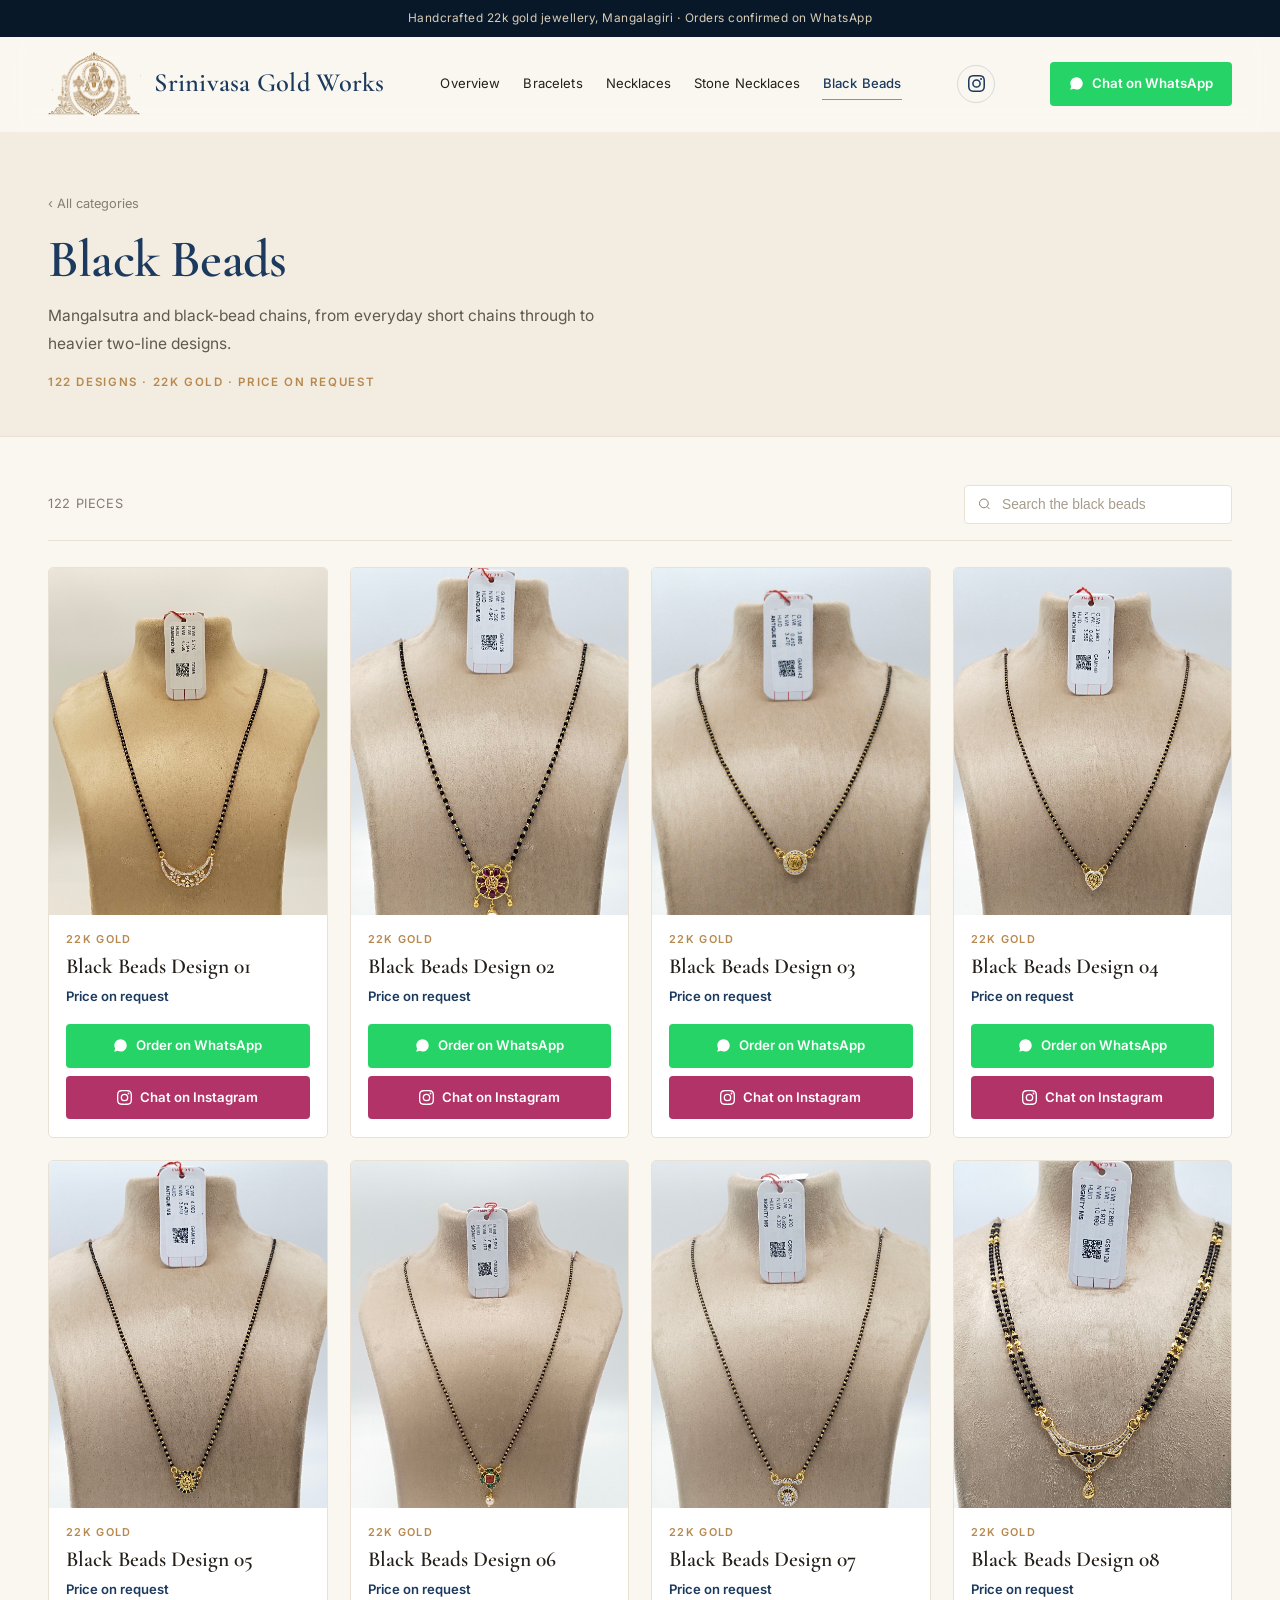
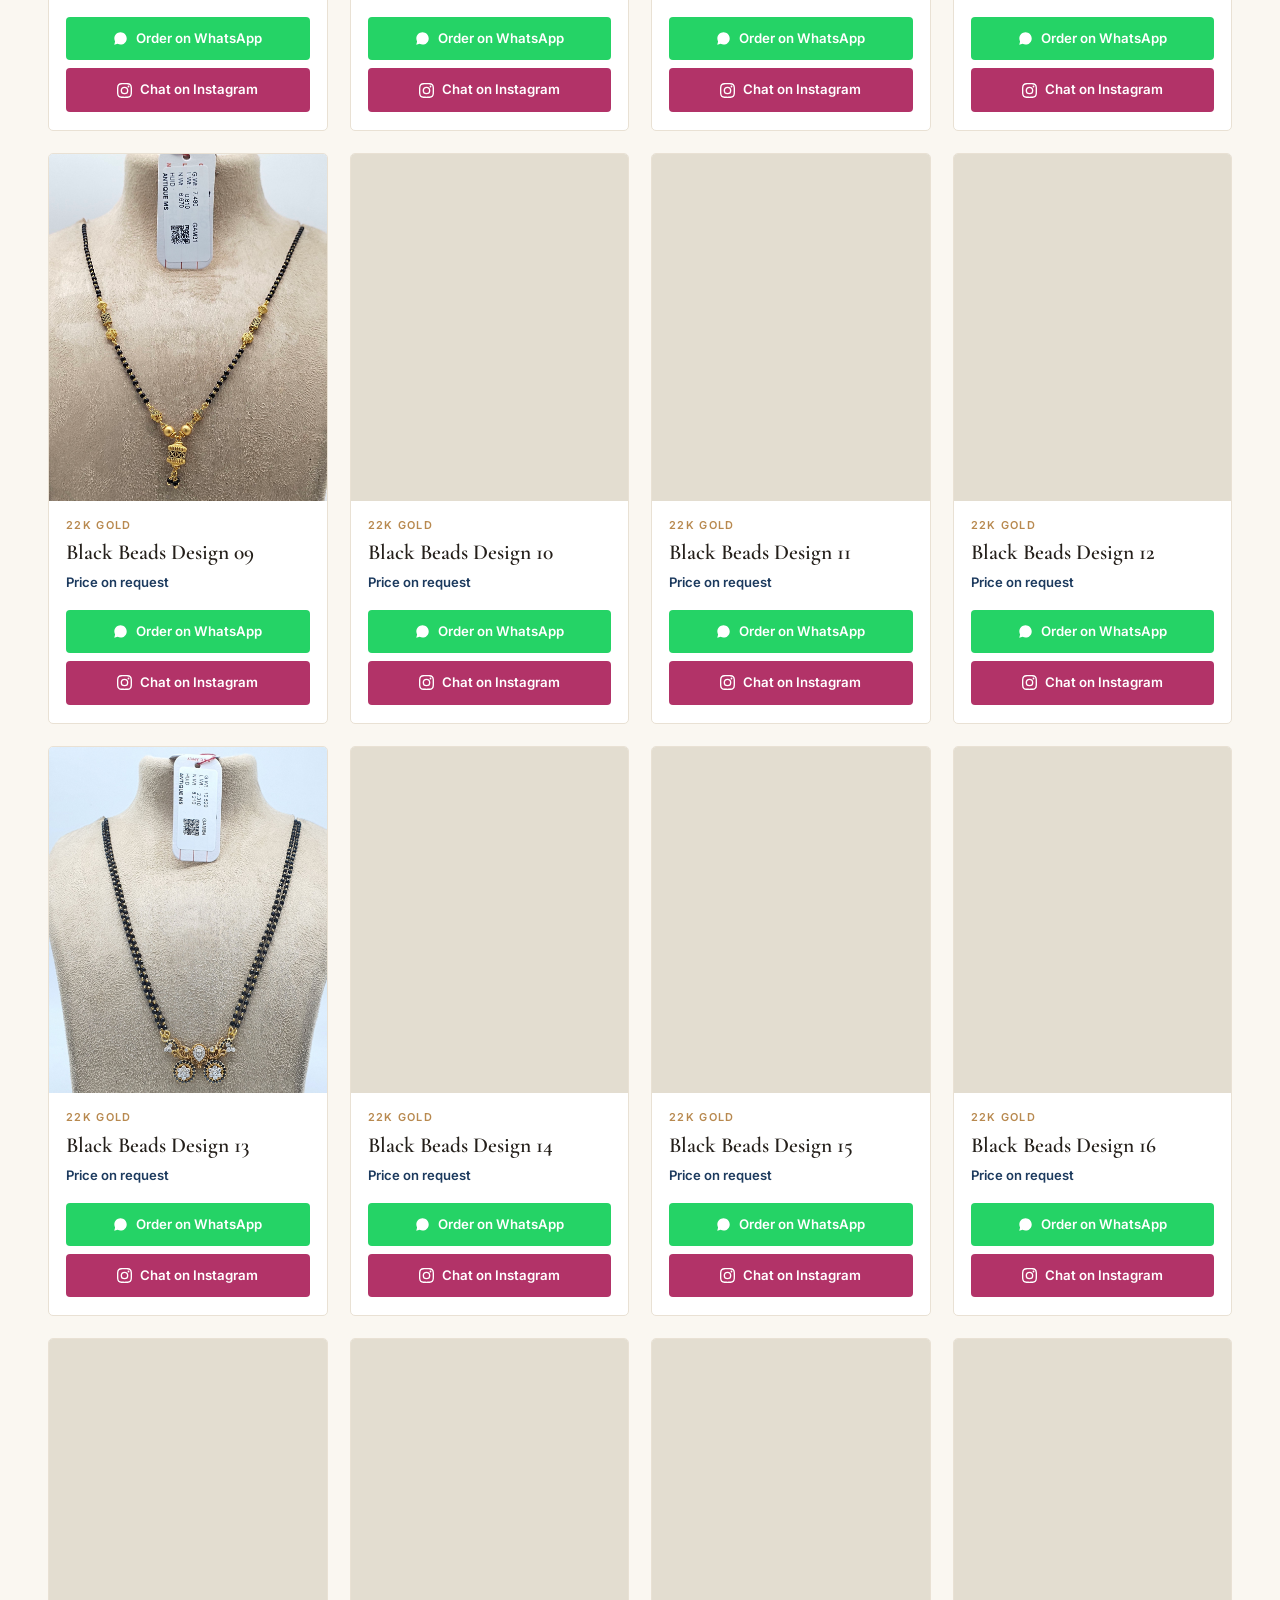
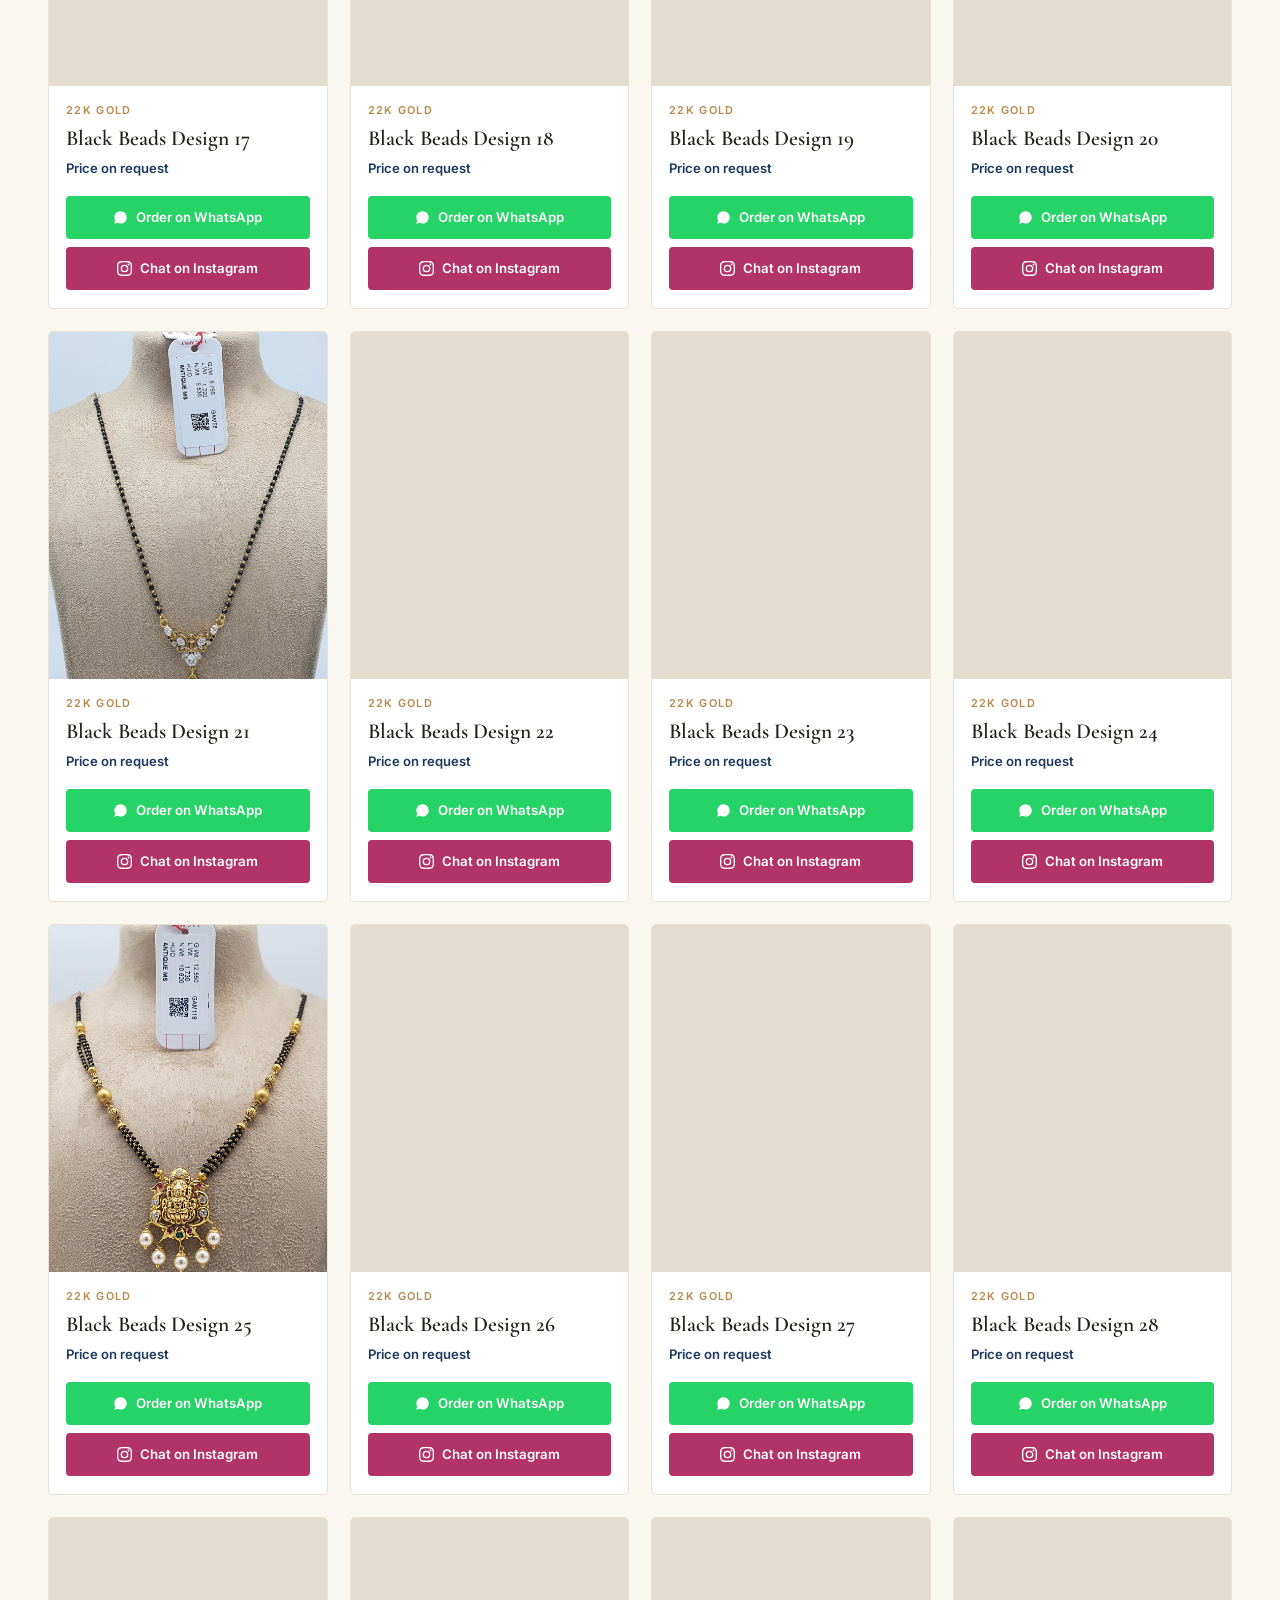
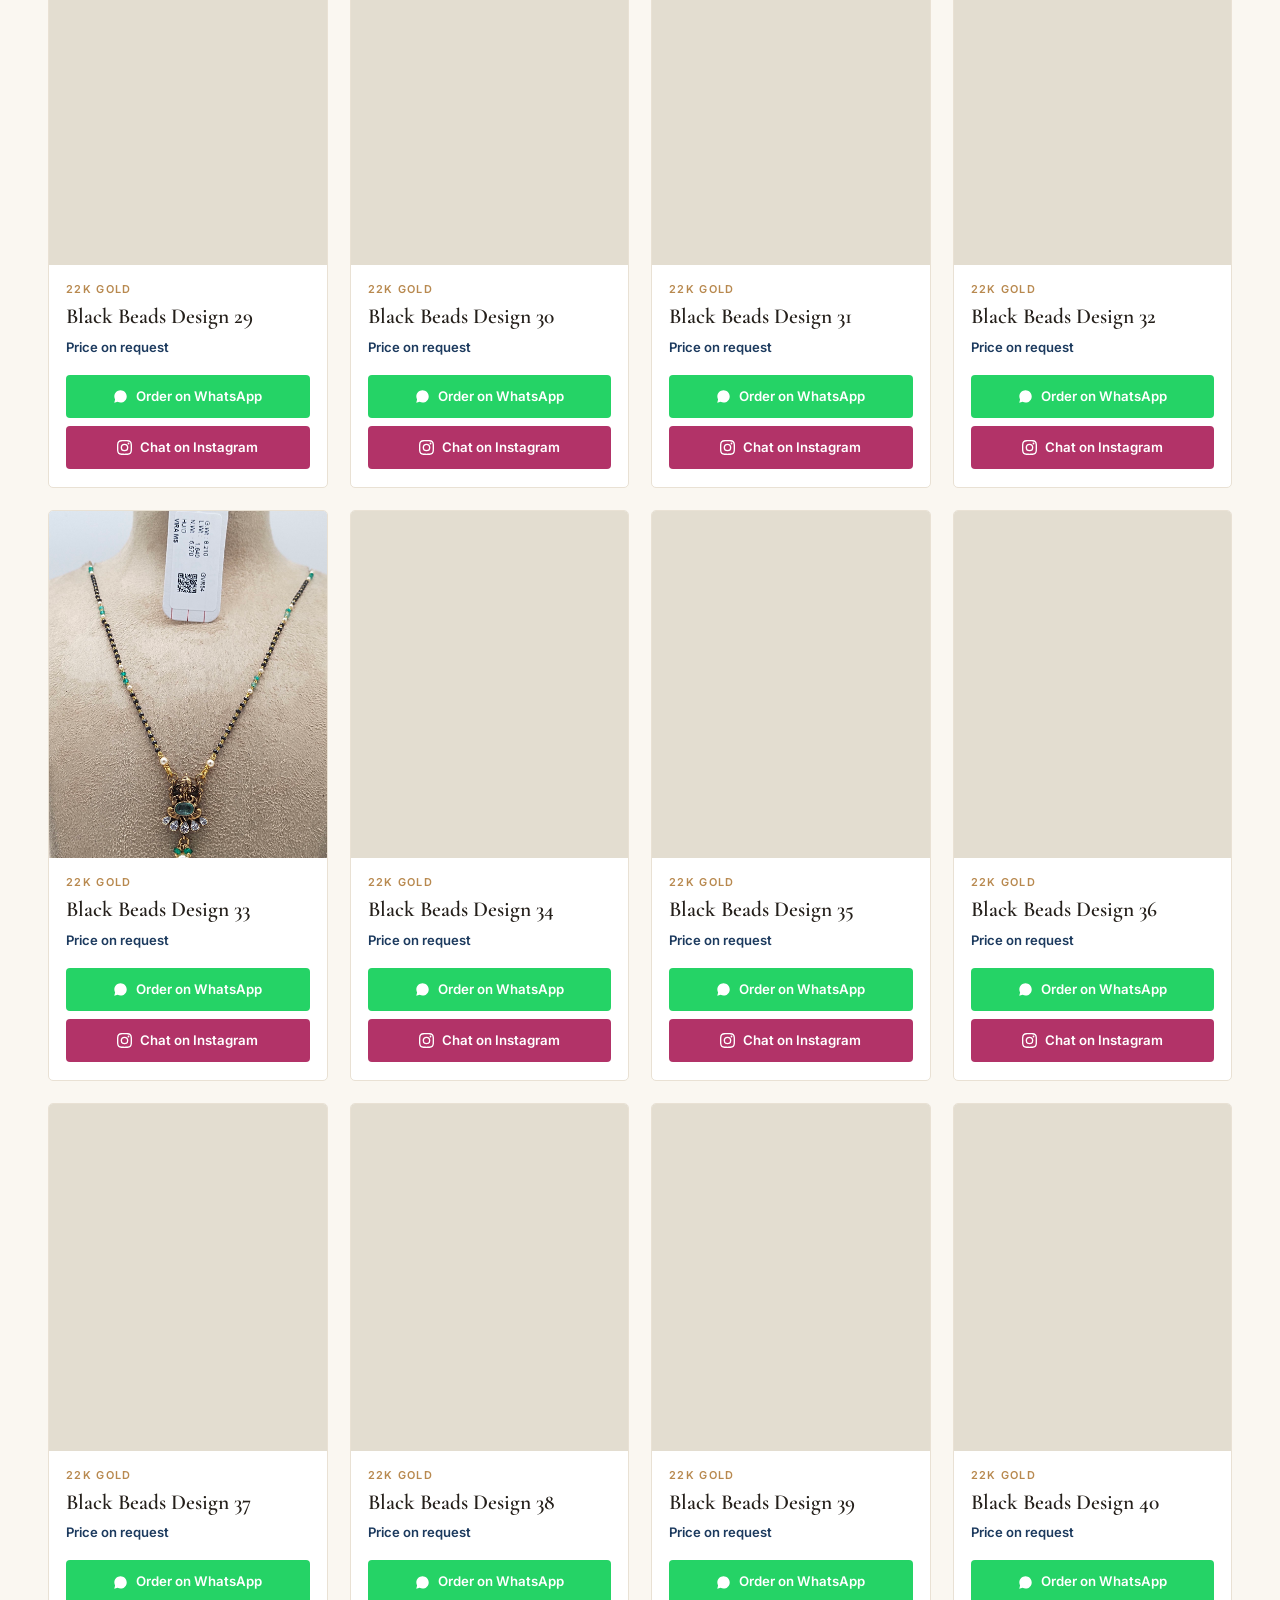
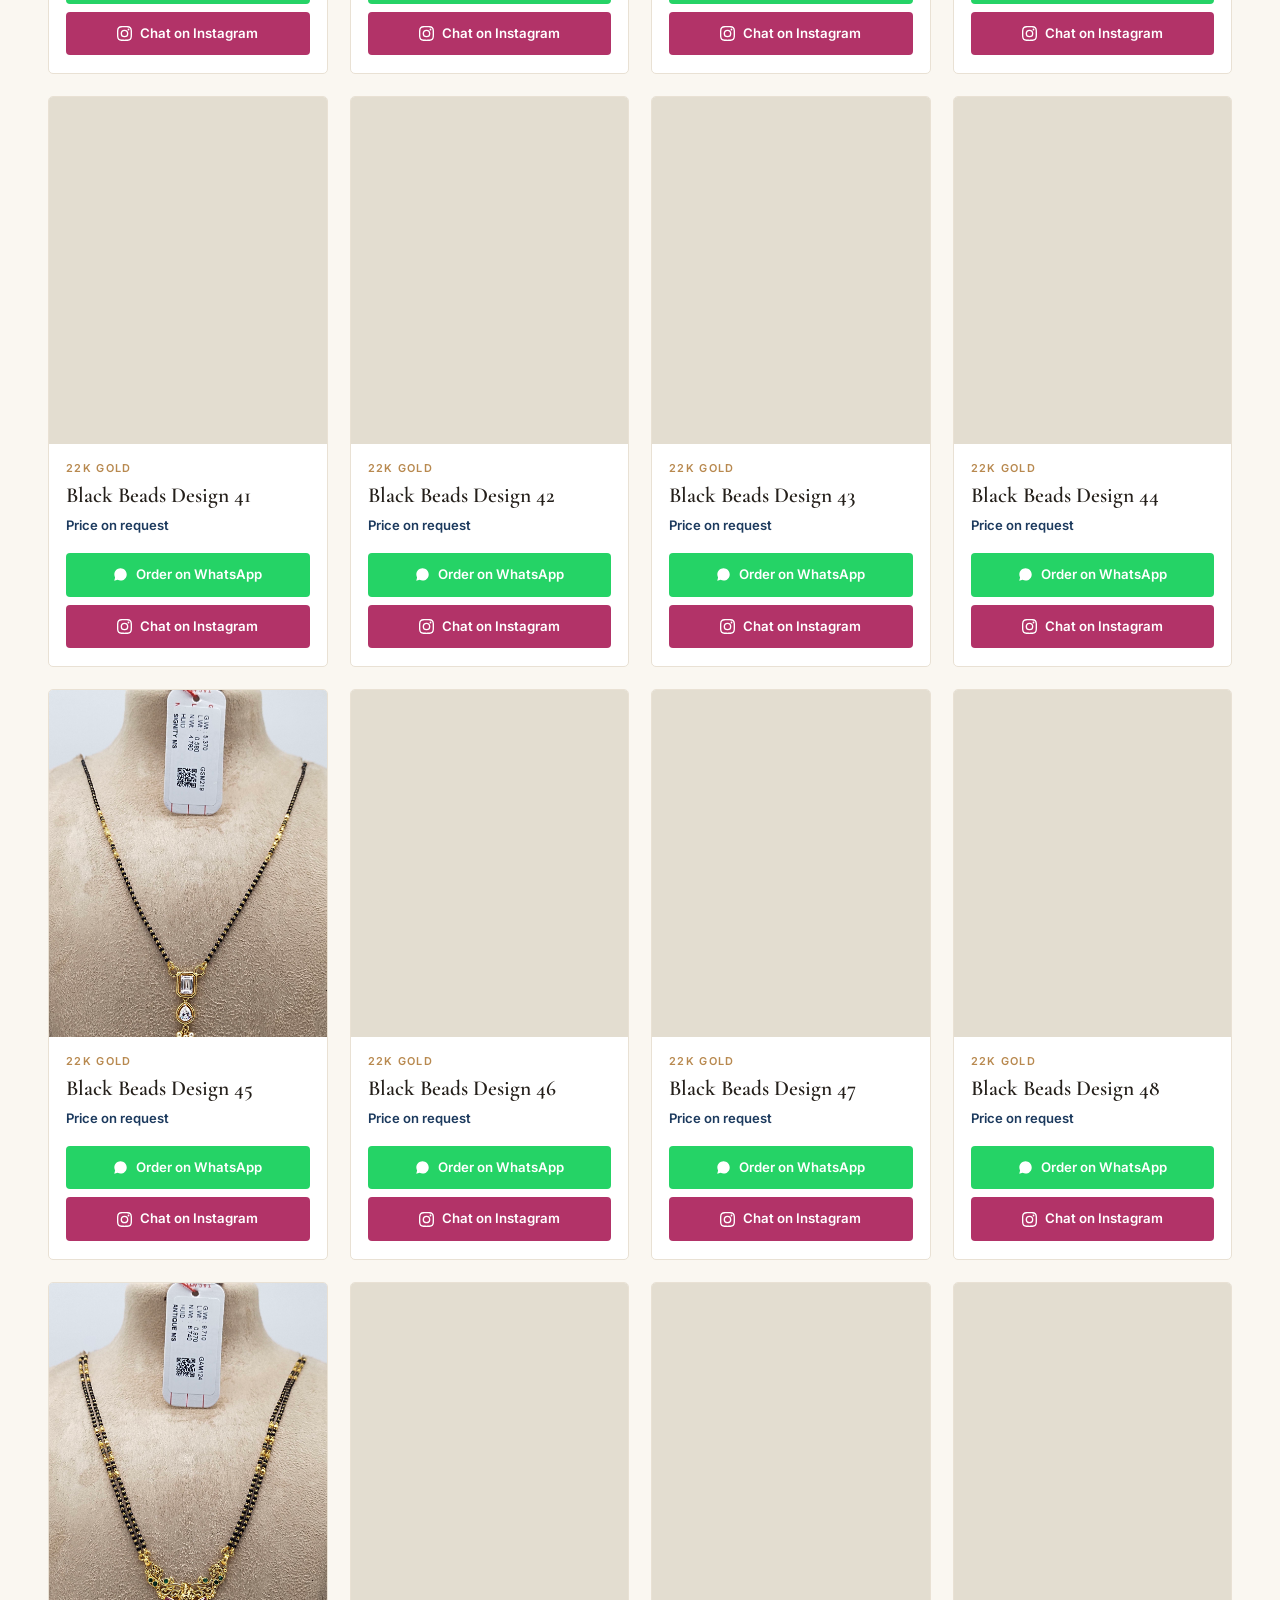
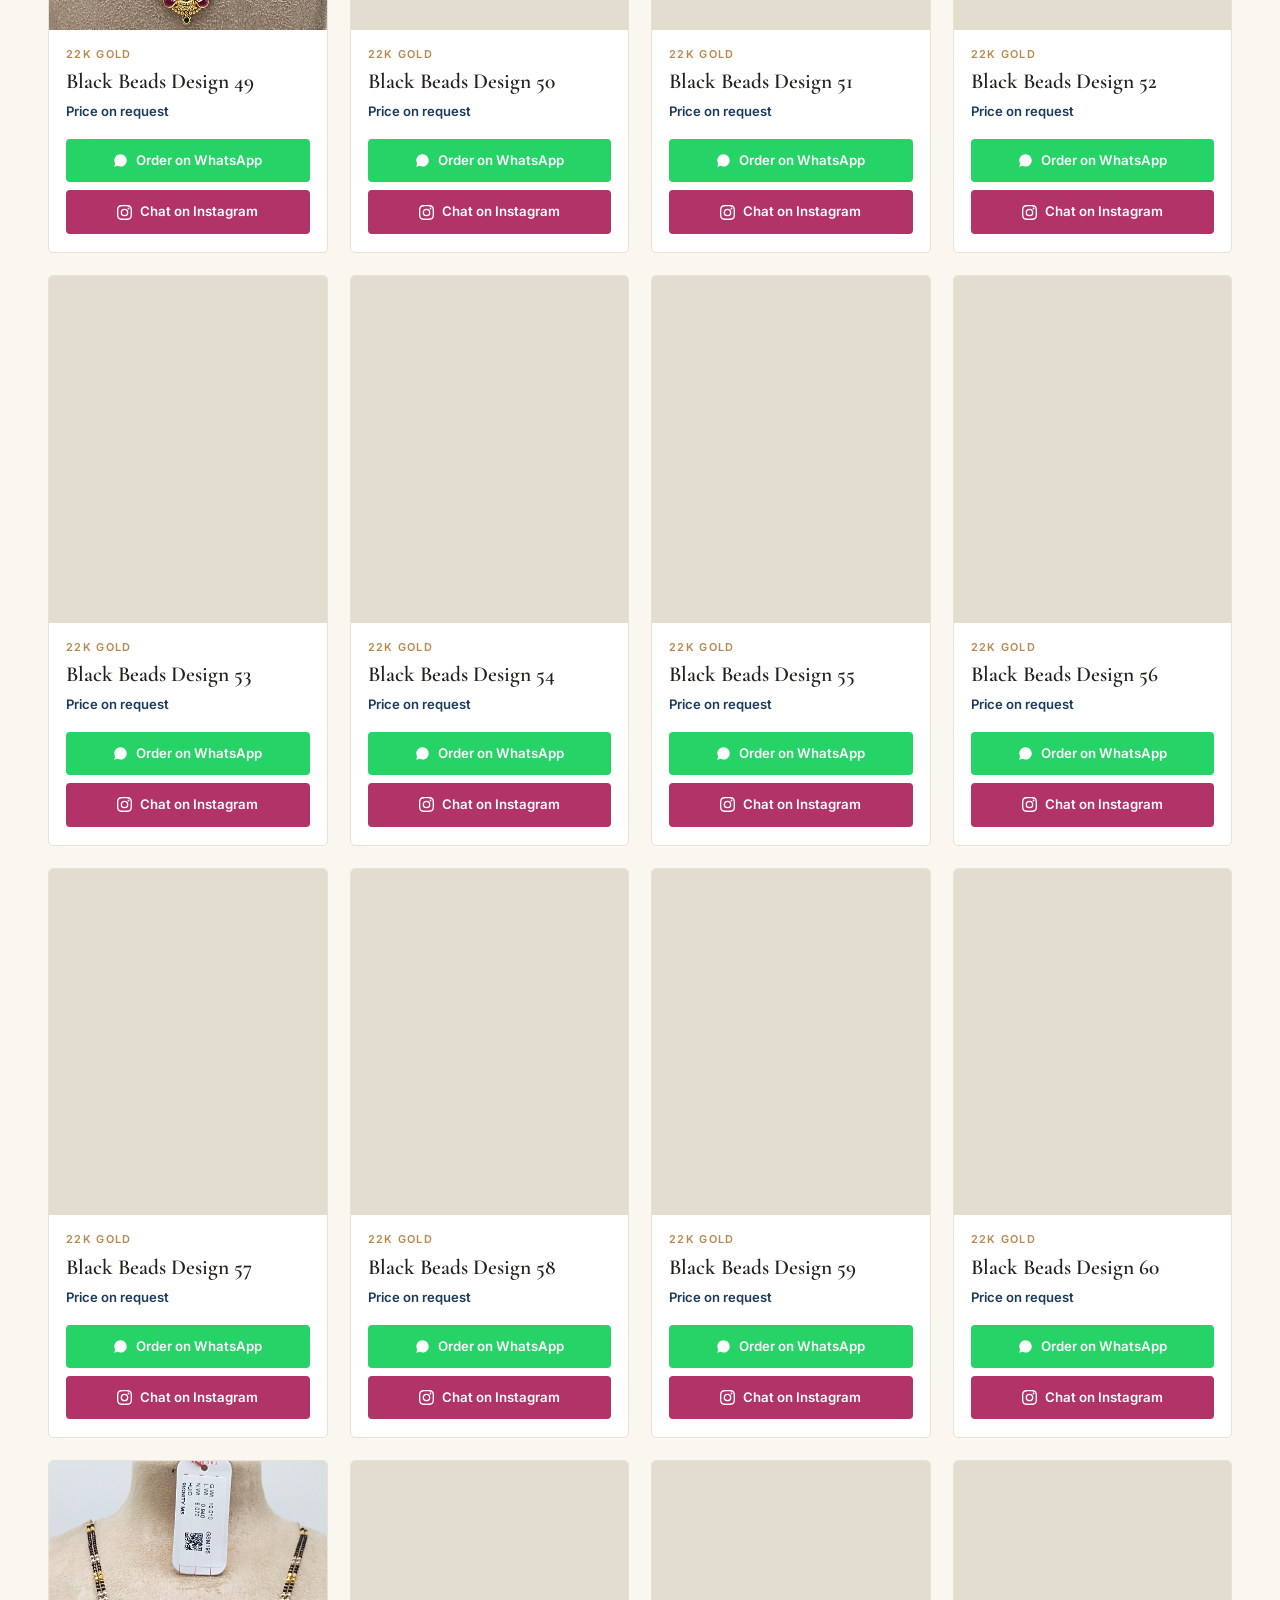
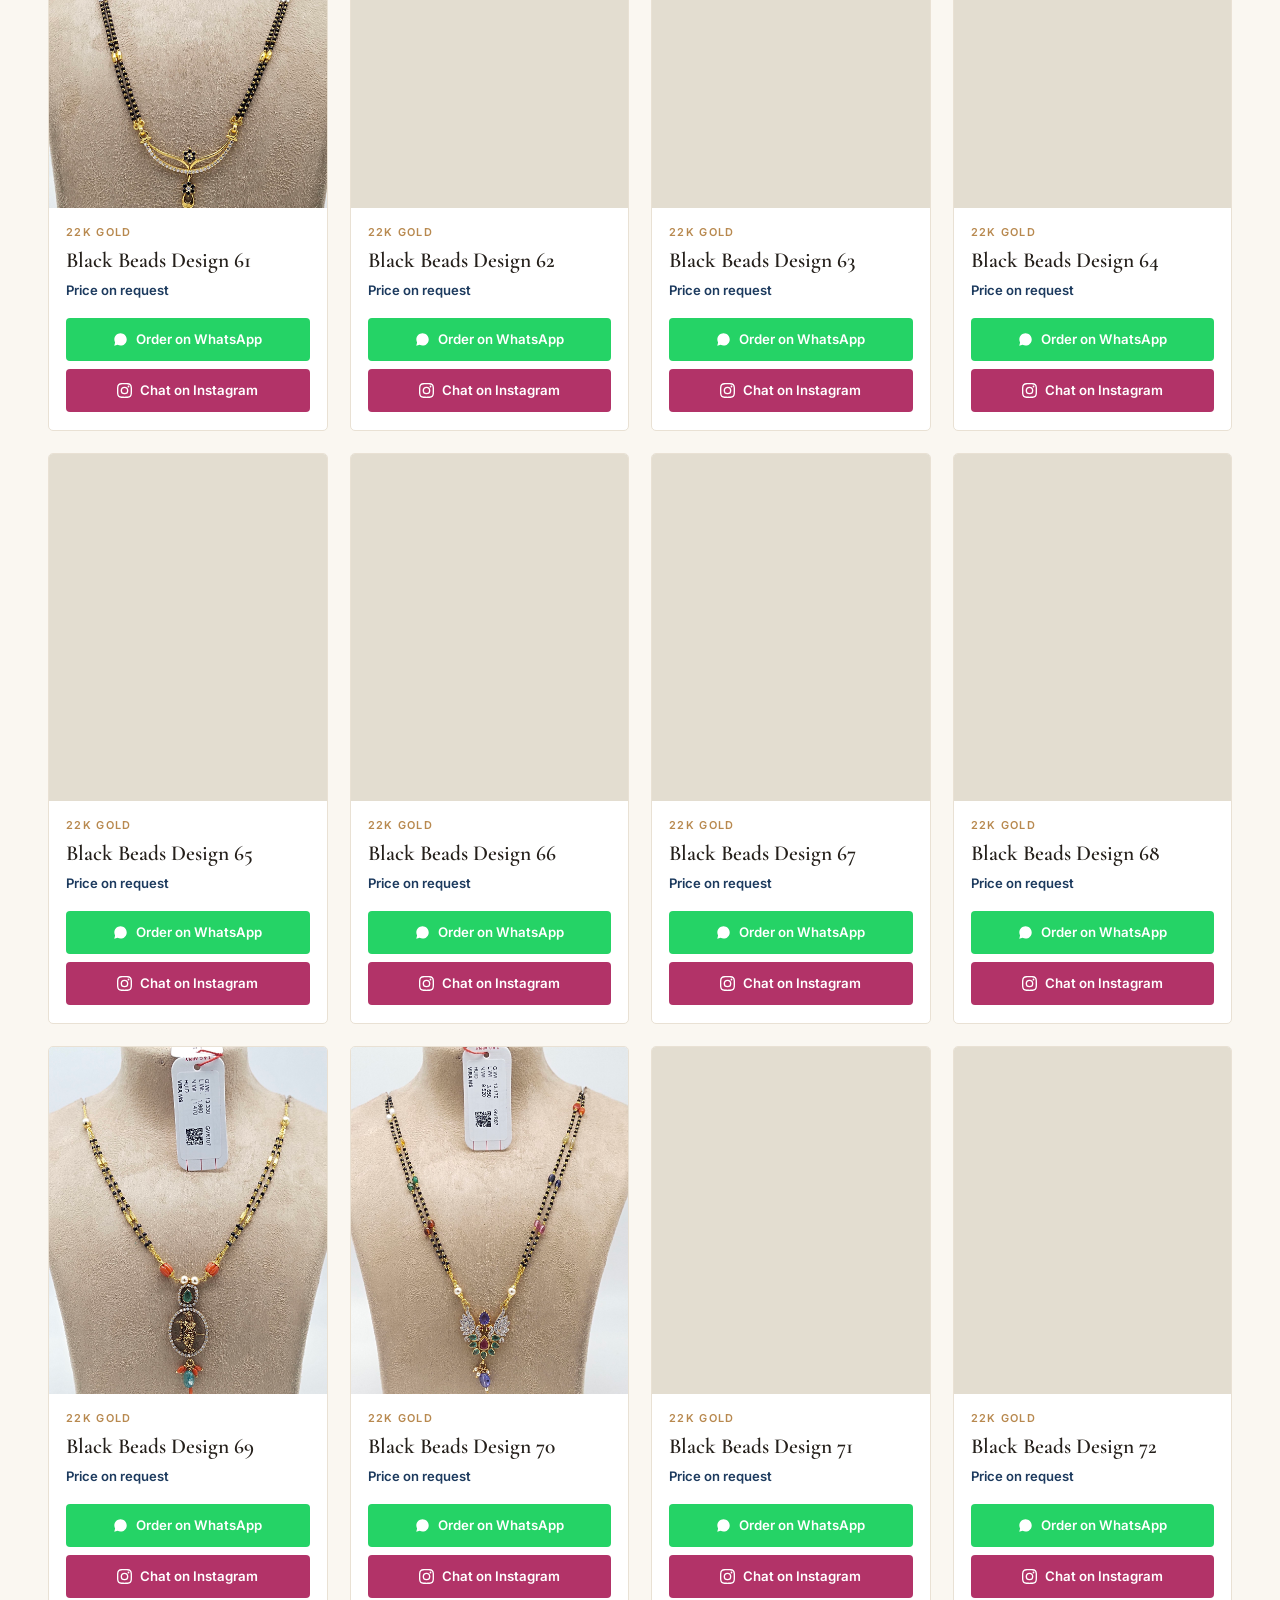
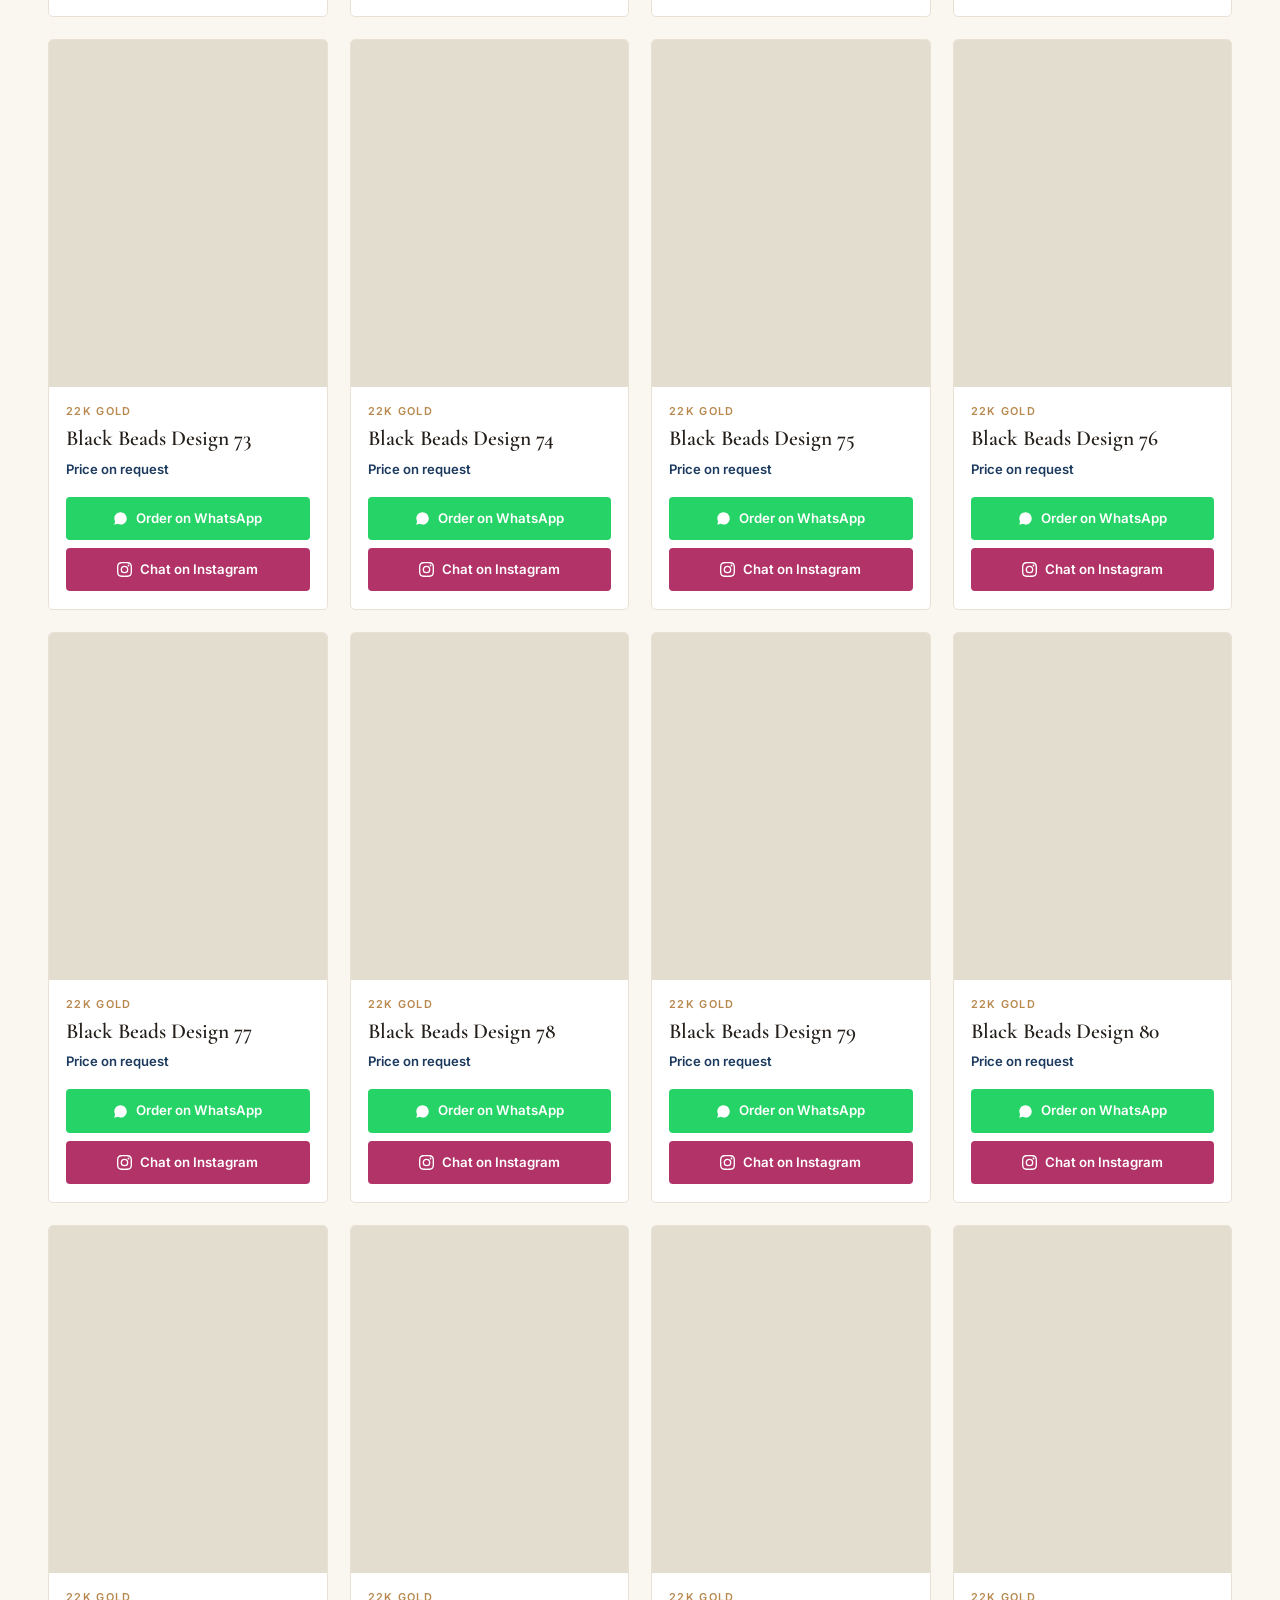
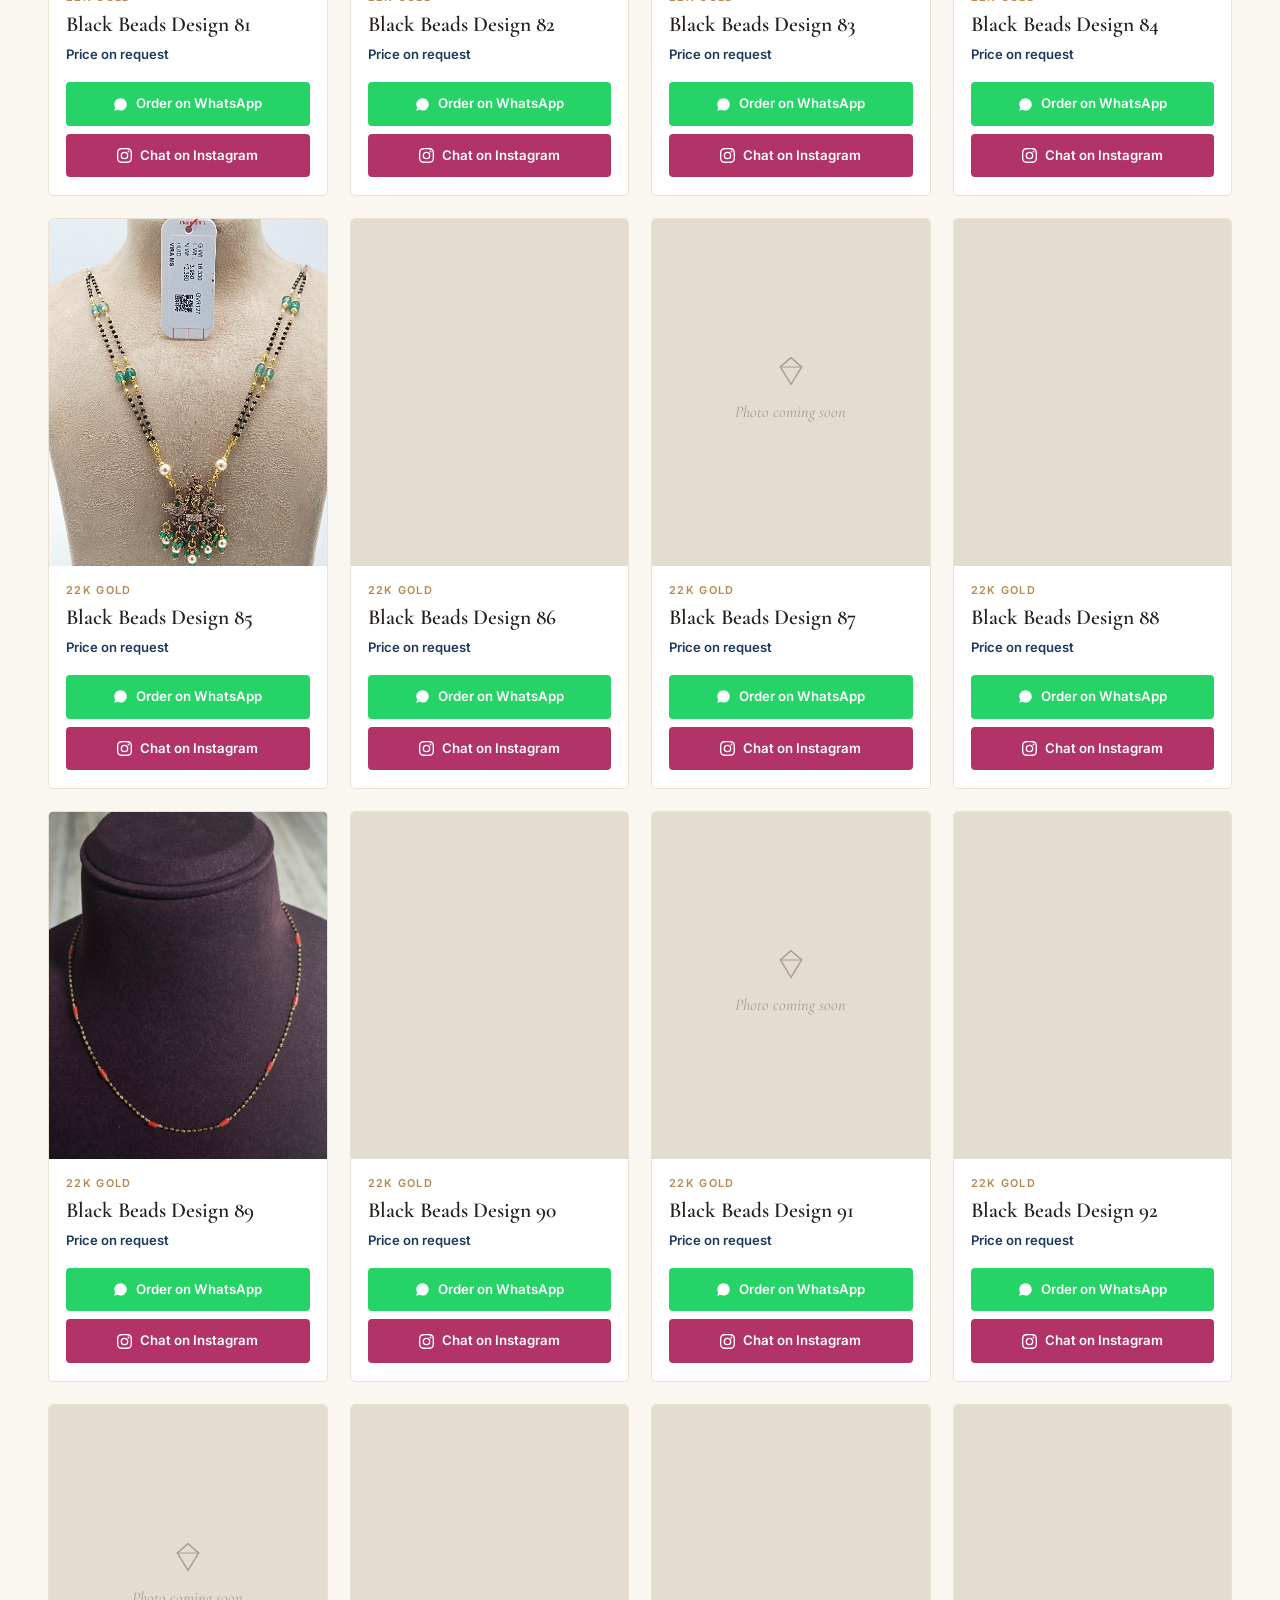
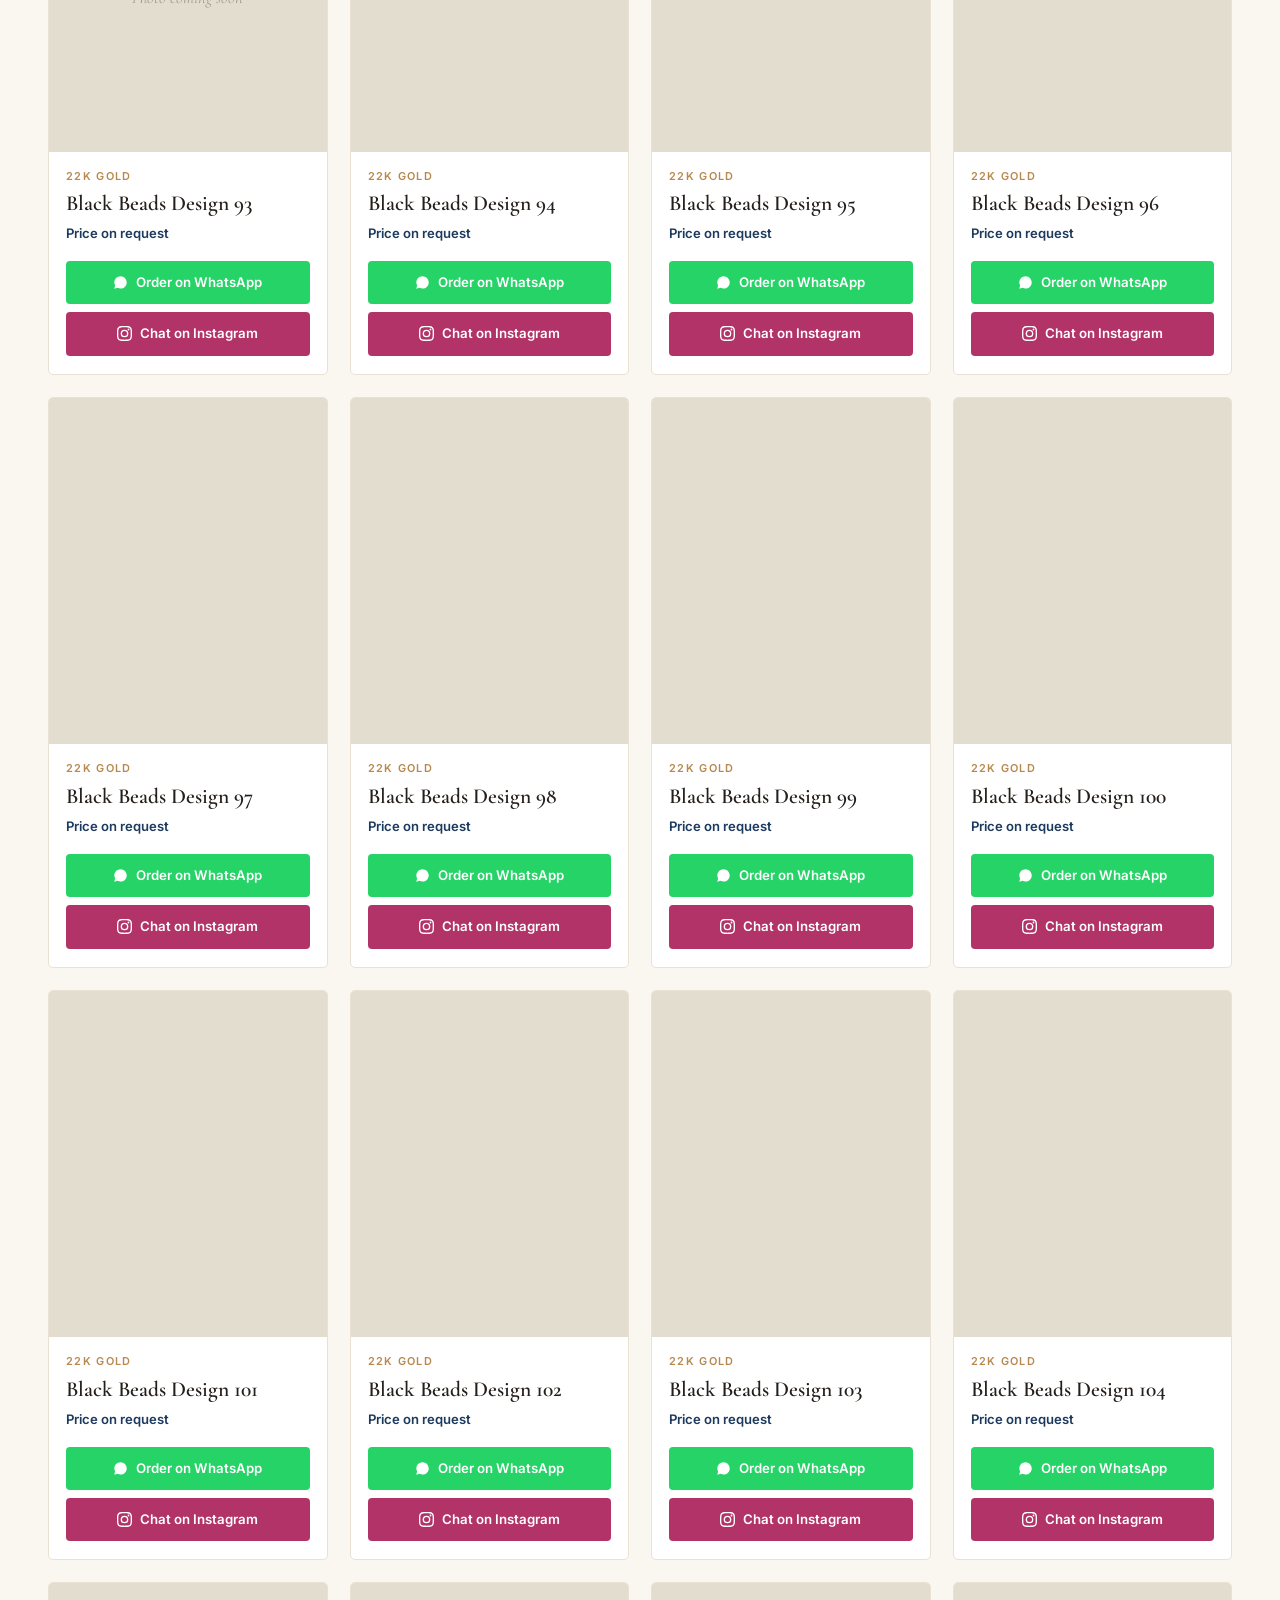
==== commit 91bc3408: "Make the logo a real mark instead of a cropped photo The header logo was a square crop of the artwor" ====
--- a/black-beads.html
+++ b/black-beads.html
@@ -15,7 +15,7 @@
 <meta property="og:url" content="https://vanapalli.github.io/srinivasa-gold-works-website/black-beads.html">
 <meta name="twitter:card" content="summary_large_image">
 
-<link rel="icon" type="image/png" href="images/logo-mark.png">
+<link rel="icon" type="image/png" href="images/favicon.png">
 
 <link rel="preconnect" href="https://fonts.googleapis.com">
 <link rel="preconnect" href="https://fonts.gstatic.com" crossorigin>
@@ -91,7 +91,7 @@
     <div class="foot-grid">
       <div>
         <div class="foot-brand">
-          <img src="images/logo-mark.png" alt="" aria-hidden="true">
+          <img src="images/logo-mark-light.png" alt="" aria-hidden="true">
           Srinivasa Gold Works
         </div>
         <p class="foot-tag">Handcrafted 22k gold bracelets and light-weight necklaces, made in Mangalagiri, Guntur District.</p>
--- a/css/site.css
+++ b/css/site.css
@@ -78,11 +78,8 @@
   max-width:var(--maxw); margin:0 auto; padding:15px var(--pad);
   display:flex; align-items:center; justify-content:space-between; gap:22px; flex-wrap:wrap;
 }
-.brand{ display:flex; align-items:center; gap:11px; font-size:1.65rem; color:var(--navy); letter-spacing:.01em; }
-.brand img{
-  width:36px; height:36px; flex-shrink:0; border-radius:7px; object-fit:cover;
-  border:1px solid rgba(184,137,79,.45);
-}
+.brand{ display:flex; align-items:center; gap:13px; font-size:1.65rem; color:var(--navy); letter-spacing:.01em; }
+.brand img{ height:64px; width:auto; flex-shrink:0; }
 
 nav.catnav{ display:flex; gap:21px; }
 nav.catnav a{
@@ -404,11 +401,8 @@
 
 footer{ background:var(--navy-ink); color:#93A2B2; padding:52px 0 30px; font-size:.83rem; }
 .foot-grid{ display:grid; grid-template-columns:1.4fr 1fr 1fr; gap:36px; }
-.foot-brand{ display:flex; align-items:center; gap:10px; font-family:'Cormorant Garamond',serif; font-size:1.5rem; color:#F4EEE1; }
-.foot-brand img{
-  width:32px; height:32px; border-radius:6px; object-fit:cover;
-  border:1px solid rgba(228,201,154,.4);
-}
+.foot-brand{ display:flex; align-items:center; gap:12px; font-family:'Cormorant Garamond',serif; font-size:1.5rem; color:#F4EEE1; }
+.foot-brand img{ height:56px; width:auto; }
 .foot-tag{ margin-top:12px; max-width:34ch; line-height:1.7; }
 .foot-col h4{ font-size:.72rem; letter-spacing:.16em; text-transform:uppercase; color:var(--gold-light); font-weight:600; font-family:'Inter',sans-serif; }
 .foot-col ul{ list-style:none; margin-top:14px; display:grid; gap:9px; }
